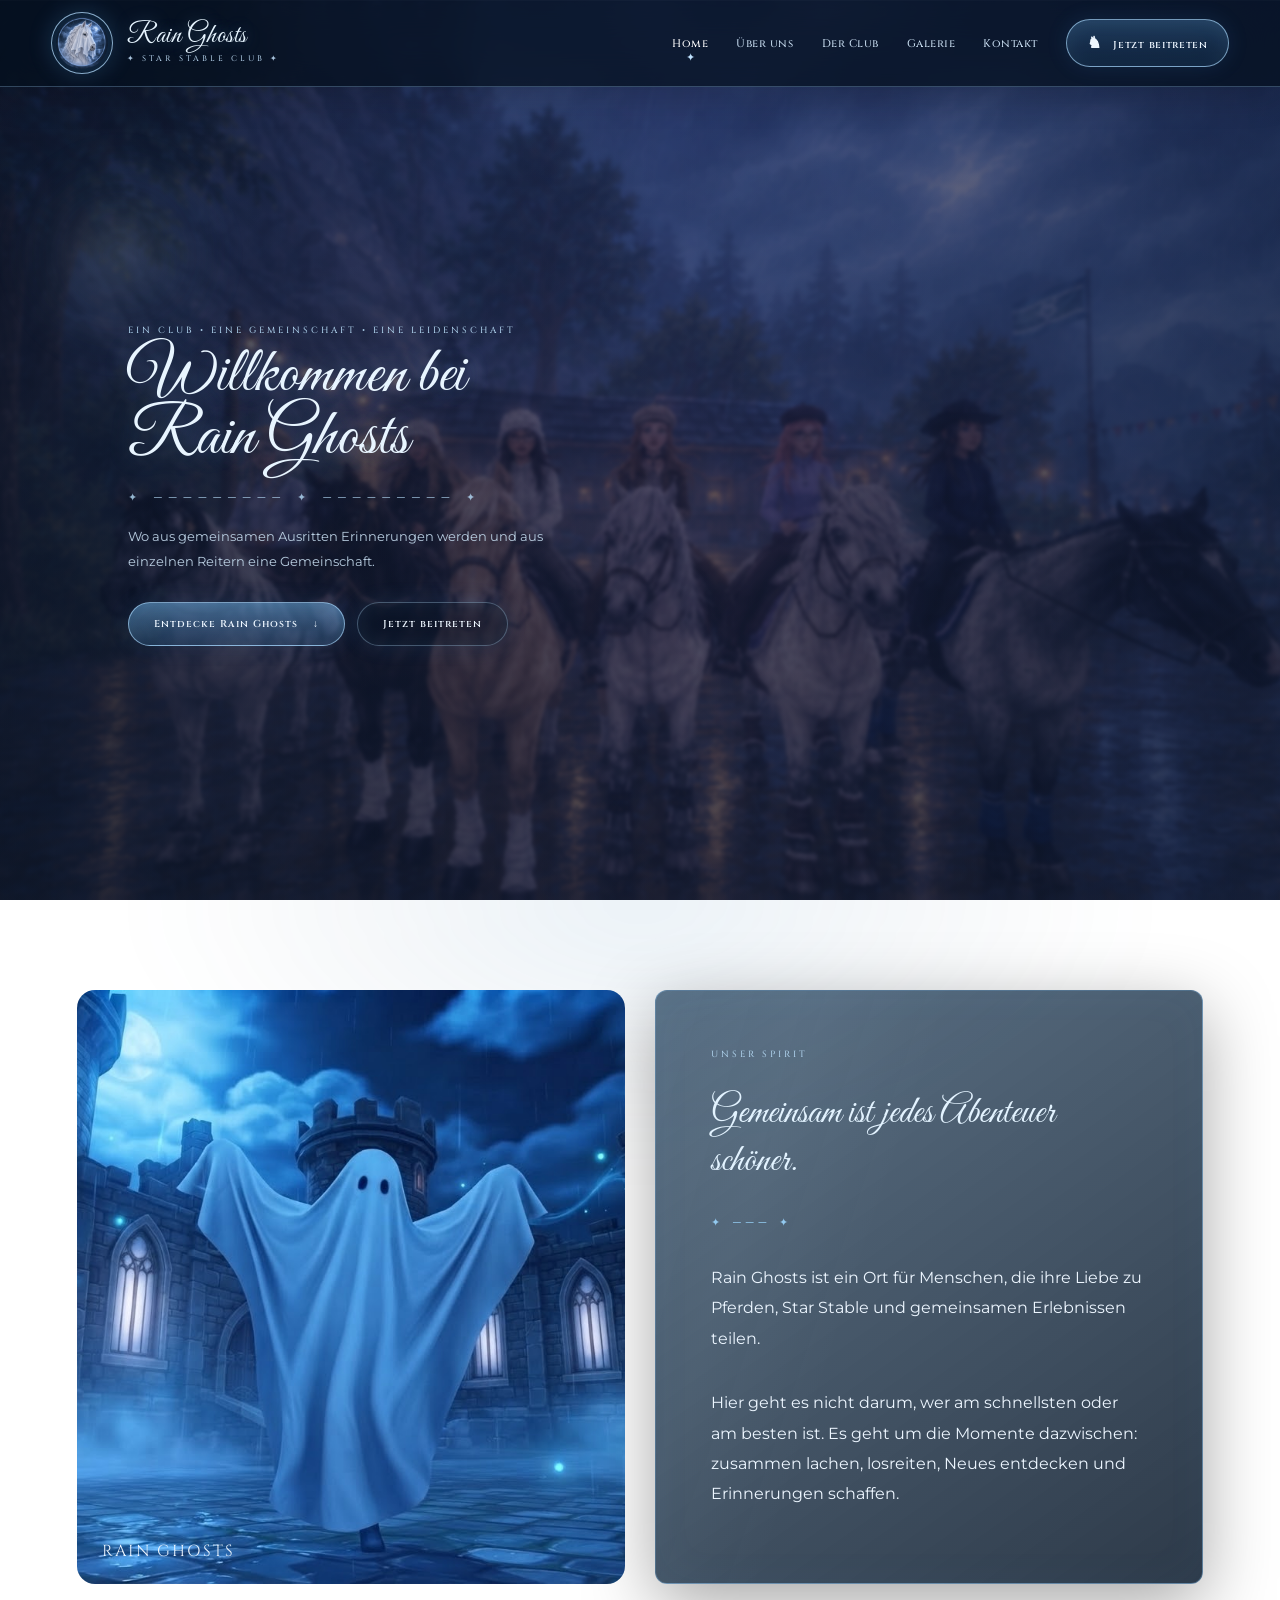
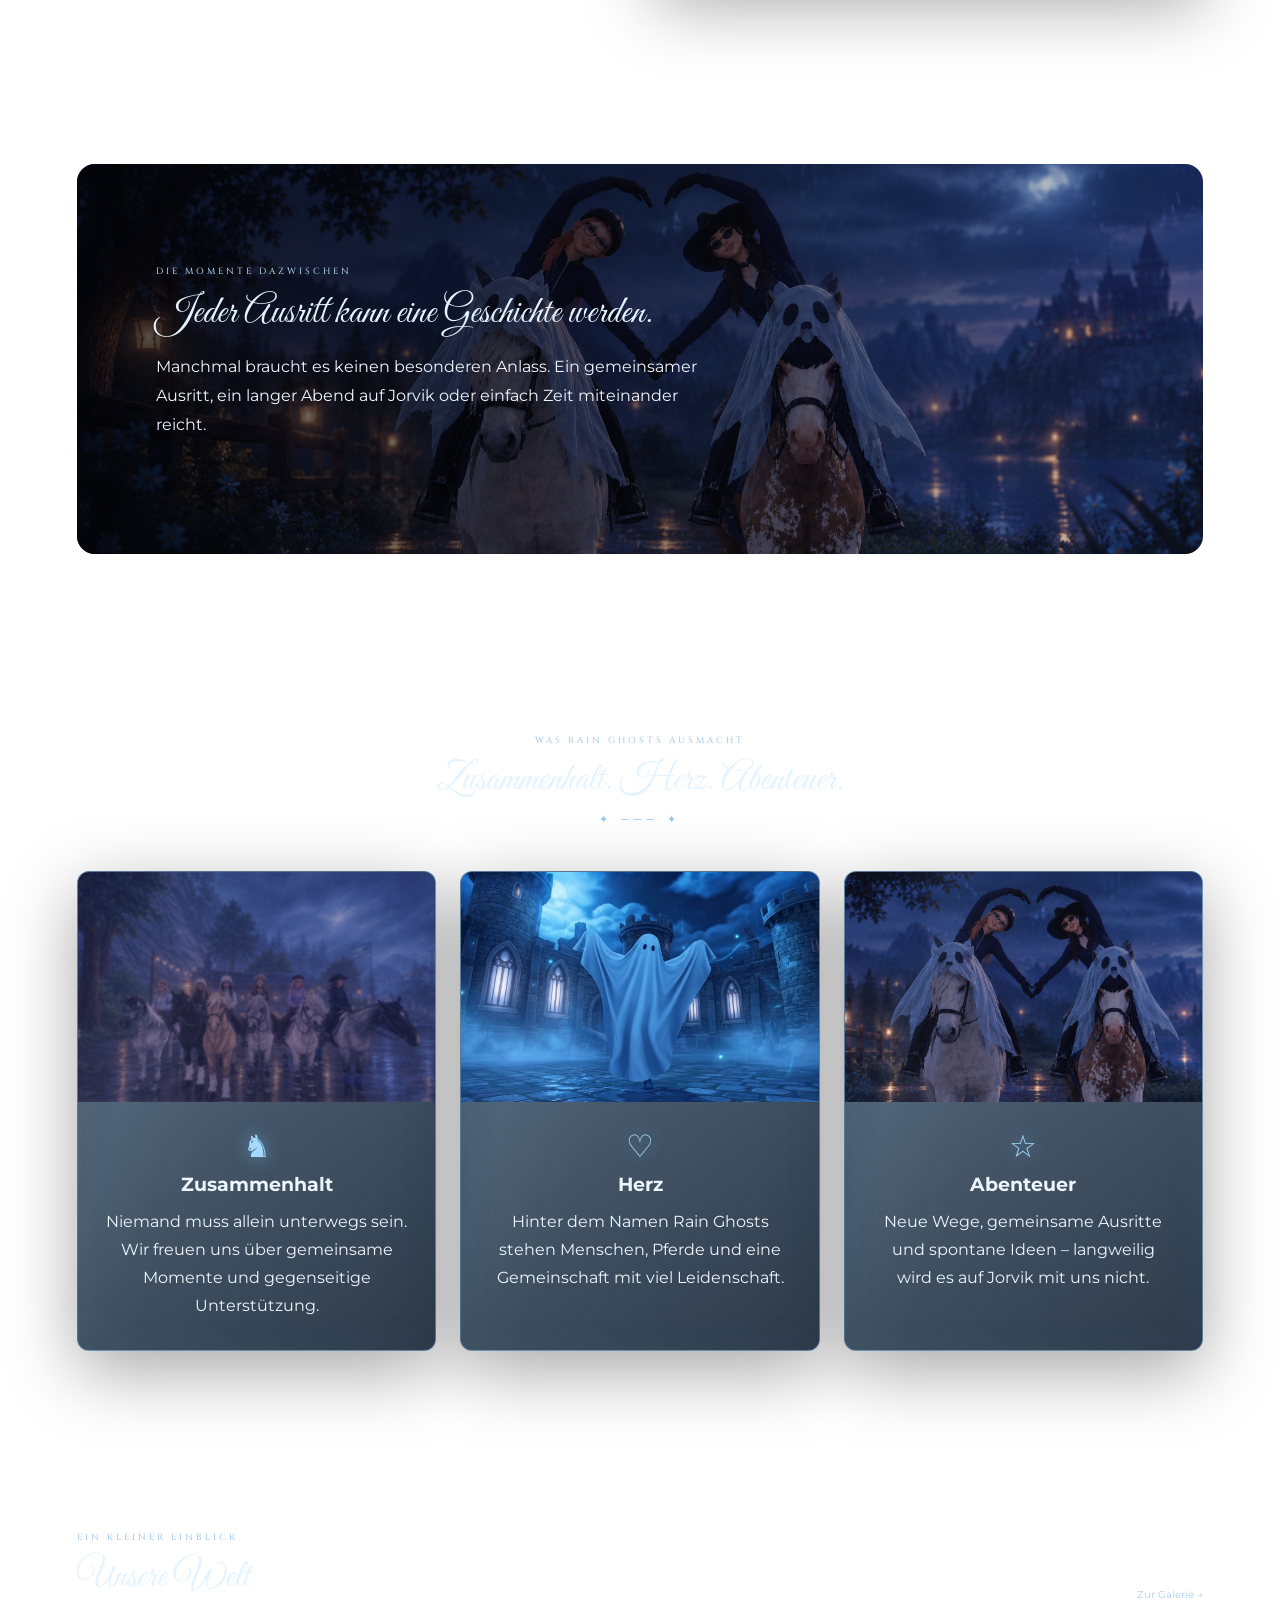
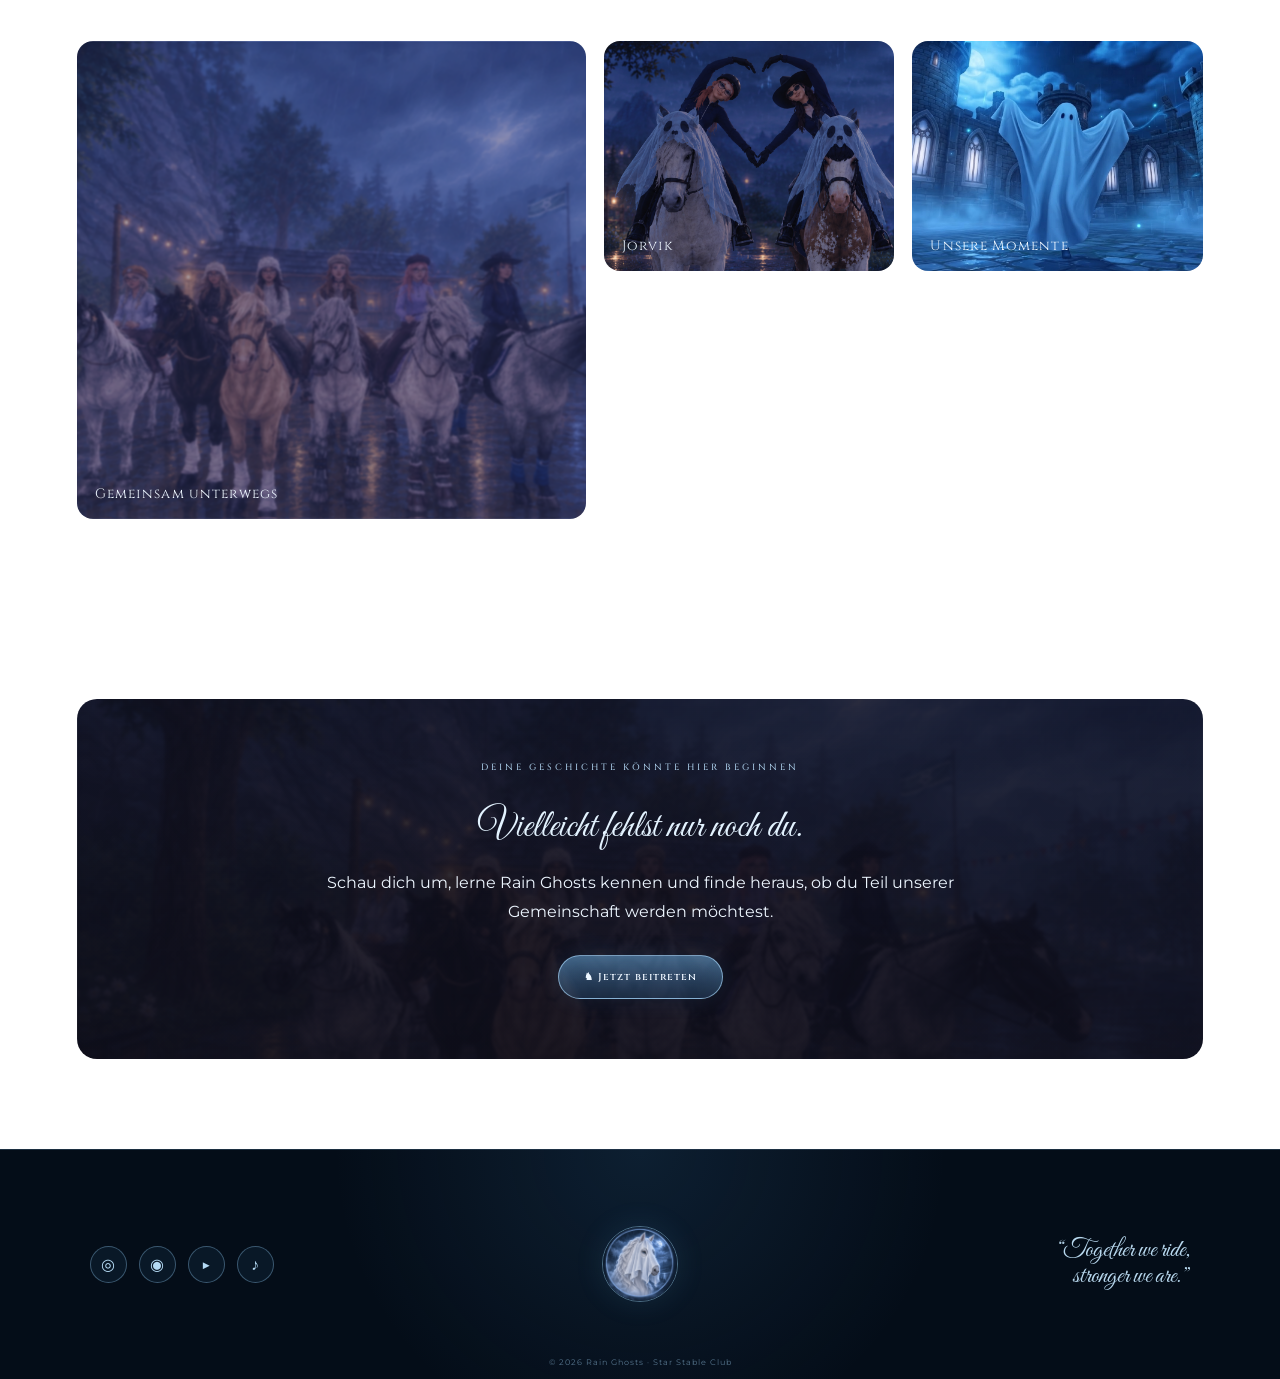
==== index.html @ 6d699b7d "Update index.html" ====
<!DOCTYPE html>
<html lang="de">
<head>
  <meta charset="UTF-8">
  <meta name="viewport" content="width=device-width, initial-scale=1.0">
  <meta name="description" content="Rain Ghosts – Star Stable Club">
  <title>Rain Ghosts | Star Stable Club</title>

  <link rel="preconnect" href="https://fonts.googleapis.com">
  <link rel="preconnect" href="https://fonts.gstatic.com" crossorigin>
  <link href="https://fonts.googleapis.com/css2?family=Cinzel:wght@400;500;600;700&family=Great+Vibes&family=Montserrat:wght@300;400;500;600&display=swap" rel="stylesheet">
  <link rel="stylesheet" href="styles.css">

  <style>
    /* Zusätzliche Startseiten-Elemente */
    .home-story,
    .home-gallery,
    .home-values,
    .home-final {
      padding: 90px 6vw;
    }

    .story-grid {
      max-width: 1200px;
      margin: auto;
      display: grid;
      grid-template-columns: 1fr 1fr;
      gap: 30px;
      align-items: stretch;
    }

    .story-image {
      min-height: 520px;
      overflow: hidden;
      border-radius: 18px;
      position: relative;
    }

    .story-image img {
      width: 100%;
      height: 100%;
      object-fit: cover;
      display: block;
    }

    .story-image span {
      position: absolute;
      left: 25px;
      bottom: 22px;
      font-family: "Cinzel", serif;
      font-size: 1rem;
      letter-spacing: .14em;
      text-transform: uppercase;
    }

    .story-card {
      padding: 55px;
      display: flex;
      flex-direction: column;
      justify-content: center;
    }

    .story-card h2 {
      margin: 8px 0 22px;
    }

    .story-card p {
      line-height: 1.9;
      margin-bottom: 18px;
    }

    .image-band {
      max-width: 1200px;
      height: 390px;
      margin: auto;
      overflow: hidden;
      border-radius: 18px;
      position: relative;
    }

    .image-band img {
      width: 100%;
      height: 100%;
      object-fit: cover;
      display: block;
    }

    .image-band::after {
      content: "";
      position: absolute;
      inset: 0;
      background: linear-gradient(90deg, rgba(0,0,0,.72), rgba(0,0,0,.12));
    }

    .image-band-content {
      position: absolute;
      z-index: 2;
      left: 7%;
      top: 50%;
      transform: translateY(-50%);
      max-width: 570px;
    }

    .image-band-content h2 {
      margin: 8px 0 15px;
    }

    .image-band-content p {
      line-height: 1.8;
    }

    .values-heading {
      max-width: 760px;
      margin: 0 auto 45px;
      text-align: center;
    }

    .values-grid {
      max-width: 1200px;
      margin: auto;
      display: grid;
      grid-template-columns: repeat(3, 1fr);
      gap: 24px;
    }

    .value-card {
      overflow: hidden;
      padding-bottom: 30px;
    }

    .value-card img {
      width: 100%;
      height: 230px;
      object-fit: cover;
      display: block;
    }

    .value-card-content {
      padding: 25px 28px 0;
      text-align: center;
    }

    .value-card h3 {
      margin: 8px 0 12px;
    }

    .value-card p {
      line-height: 1.75;
      margin: 0;
    }

    .mini-gallery {
      max-width: 1200px;
      margin: 40px auto 0;
      display: grid;
      grid-template-columns: 1.4fr .8fr .8fr;
      grid-template-rows: 230px 230px;
      gap: 18px;
    }

    .mini-gallery a {
      display: block;
      overflow: hidden;
      border-radius: 16px;
      position: relative;
    }

    .mini-gallery a:first-child {
      grid-row: 1 / 3;
    }

    .mini-gallery img {
      width: 100%;
      height: 100%;
      object-fit: cover;
      display: block;
      transition: transform .5s ease;
    }

    .mini-gallery a:hover img {
      transform: scale(1.05);
    }

    .mini-gallery span {
      position: absolute;
      left: 18px;
      bottom: 16px;
      z-index: 2;
      font-family: "Cinzel", serif;
      font-size: .85rem;
      letter-spacing: .08em;
    }

    .final-card {
      max-width: 1200px;
      min-height: 360px;
      margin: auto;
      border-radius: 20px;
      overflow: hidden;
      position: relative;
      display: flex;
      align-items: center;
      justify-content: center;
      text-align: center;
      padding: 50px;
      background:
        linear-gradient(rgba(10,10,18,.72), rgba(10,10,18,.82)),
        url("assets/clubheader.png") center/cover;
    }

    .final-card-content {
      max-width: 700px;
    }

    .final-card h2 {
      margin: 10px 0 18px;
    }

    .final-card p {
      line-height: 1.8;
      margin-bottom: 28px;
    }

    @media (max-width: 850px) {
      .story-grid,
      .values-grid {
        grid-template-columns: 1fr;
      }

      .story-image {
        min-height: 360px;
      }

      .mini-gallery {
        grid-template-columns: 1fr 1fr;
        grid-template-rows: 260px 180px 180px;
      }

      .mini-gallery a:first-child {
        grid-column: 1 / 3;
        grid-row: 1;
      }

      .image-band {
        height: 430px;
      }
    }

    @media (max-width: 560px) {
      .home-story,
      .home-gallery,
      .home-values,
      .home-final {
        padding: 65px 5vw;
      }

      .story-card {
        padding: 35px 25px;
      }

      .mini-gallery {
        display: grid;
        grid-template-columns: 1fr;
        grid-template-rows: repeat(3, 220px);
      }

      .mini-gallery a:first-child {
        grid-column: auto;
      }
    }
  </style>
</head>

<body>
  <div class="page-glow"></div>

  <header class="site-header">
    <a class="brand" href="#home" aria-label="Rain Ghosts Startseite">
      <span class="brand-logo">
        <img src="assets/logo.png" alt="Rain Ghosts Logo">
      </span>
      <span class="brand-text">
        <strong>Rain Ghosts</strong>
        <small>✦ STAR STABLE CLUB ✦</small>
      </span>
    </a>

   <nav class="nav" aria-label="Hauptnavigation">
      <a class="active" href="index.html">Home</a>
      <a href="ueber-uns.html">Über uns</a>
      <a href="club.html">Der Club</a>
      <a href="galerie.html">Galerie</a>
      <a href="kontakt.html">Kontakt</a>
    </nav>

    <a class="join-button" href="bewerbung.html">
      <span>♞</span> Jetzt beitreten
    </a>

    <button class="menu-toggle" aria-label="Menü öffnen">☰</button>
  </header>

  <main>
    <section class="hero" id="home">
      <div class="header-image" aria-hidden="true">
        <img src="assets/clubheader.png" alt="">
      </div>
      <div class="hero-overlay"></div>

      <div class="hero-content">
        <p class="eyebrow">EIN CLUB • EINE GEMEINSCHAFT • EINE LEIDENSCHAFT</p>
        <h1>Willkommen bei<br><span>Rain Ghosts</span></h1>
        <div class="ornament">✦ ───────── ✦ ───────── ✦</div>
        <p class="hero-copy">
          Wo aus gemeinsamen Ausritten Erinnerungen werden
          und aus einzelnen Reitern eine Gemeinschaft.
        </p>

        <div class="hero-actions">
          <a class="button primary" href="#story">Entdecke Rain Ghosts <span>↓</span></a>
          <a class="button ghost" href="bewerbung.html">Jetzt beitreten</a>
        </div>
      </div>

      <div class="hero-horse" aria-hidden="true">
        <div class="horse-aura"></div>
        <img src="assets/logo.png" alt="">
      </div>

      <div class="scroll-hint">SCROLL <span>↓</span></div>
    </section>

    <section class="home-story" id="story">
      <div class="story-grid">
        <div class="story-image">
          <img src="assets/ghost.JPG" alt="Rain Ghosts">
          <span>Rain Ghosts</span>
        </div>

        <article class="story-card glass-card">
          <p class="section-kicker">UNSER SPIRIT</p>
          <h2>Gemeinsam ist jedes Abenteuer schöner.</h2>
          <div class="mini-line">✦ ─── ✦</div>

          <p>
            Rain Ghosts ist ein Ort für Menschen, die ihre Liebe zu Pferden,
            Star Stable und gemeinsamen Erlebnissen teilen.
          </p>

          <p>
            Hier geht es nicht darum, wer am schnellsten oder am besten ist.
            Es geht um die Momente dazwischen: zusammen lachen, losreiten,
            Neues entdecken und Erinnerungen schaffen.
          </p>
        </article>
      </div>
    </section>

    <section class="home-gallery">
      <div class="image-band">
        <img src="assets/header.png" alt="Gemeinsamer Moment auf Jorvik">

        <div class="image-band-content">
          <p class="section-kicker">DIE MOMENTE DAZWISCHEN</p>
          <h2>Jeder Ausritt kann eine Geschichte werden.</h2>
          <p>
            Manchmal braucht es keinen besonderen Anlass.
            Ein gemeinsamer Ausritt, ein langer Abend auf Jorvik
            oder einfach Zeit miteinander reicht.
          </p>
        </div>
      </div>
    </section>

    <section class="home-values">
      <div class="values-heading">
        <p class="section-kicker">WAS RAIN GHOSTS AUSMACHT</p>
        <h2>Zusammenhalt. Herz. Abenteuer.</h2>
        <div class="mini-line">✦ ─── ✦</div>
      </div>

      <div class="values-grid">
        <article class="value-card glass-card">
          <img src="assets/clubheader.png" alt="Gemeinschaft bei Rain Ghosts">
          <div class="value-card-content">
            <span class="feature-icon">♞</span>
            <h3>Zusammenhalt</h3>
            <p>
              Niemand muss allein unterwegs sein.
              Wir freuen uns über gemeinsame Momente und gegenseitige Unterstützung.
            </p>
          </div>
        </article>

        <article class="value-card glass-card">
          <img src="assets/ghost.JPG" alt="Rain Ghosts Logo und Clubmoment">
          <div class="value-card-content">
            <span class="feature-icon">♡</span>
            <h3>Herz</h3>
            <p>
              Hinter dem Namen Rain Ghosts stehen Menschen,
              Pferde und eine Gemeinschaft mit viel Leidenschaft.
            </p>
          </div>
        </article>

        <article class="value-card glass-card">
          <img src="assets/header.png" alt="Gemeinsamer Ausritt">
          <div class="value-card-content">
            <span class="feature-icon">☆</span>
            <h3>Abenteuer</h3>
            <p>
              Neue Wege, gemeinsame Ausritte und spontane Ideen –
              langweilig wird es auf Jorvik mit uns nicht.
            </p>
          </div>
        </article>
      </div>
    </section>

    <section class="home-gallery">
      <div class="section-heading">
        <div>
          <p class="section-kicker">EIN KLEINER EINBLICK</p>
          <h2>Unsere Welt</h2>
        </div>
        <a href="galerie.html">Zur Galerie →</a>
      </div>

      <div class="mini-gallery">
        <a href="galerie.html" aria-label="Galerie Rain Ghosts">
          <img src="assets/clubheader.png" alt="Rain Ghosts">
          <span>Gemeinsam unterwegs</span>
        </a>

        <a href="galerie.html" aria-label="Galerie">
          <img src="assets/header.png" alt="Gemeinsamer Ausritt">
          <span>Jorvik</span>
        </a>

        <a href="galerie.html" aria-label="Galerie">
          <img src="assets/ghost.JPG" alt="Rain Ghosts">
          <span>Unsere Momente</span>
        </a>
      </div>
    </section>

    <section class="home-final">
      <div class="final-card">
        <div class="final-card-content">
          <p class="section-kicker">DEINE GESCHICHTE KÖNNTE HIER BEGINNEN</p>
          <h2>Vielleicht fehlst nur noch du.</h2>
          <p>
            Schau dich um, lerne Rain Ghosts kennen und finde heraus,
            ob du Teil unserer Gemeinschaft werden möchtest.
          </p>
          <a class="button primary" href="bewerbung.html">
            ♞ Jetzt beitreten
          </a>
        </div>
      </div>
    </section>
  </main>

  <footer class="footer">
    <div class="socials">
      <a href="https://www.instagram.com/rain.ghostsofficial/" aria-label="Instagram">◎</a>
      <a href="#" aria-label="Discord">◉</a>
      <a href="#" aria-label="YouTube">▶</a>
      <a href="#" aria-label="TikTok">♪</a>
    </div>

    <div class="footer-mark">
      <img src="assets/logo.png" alt="">
    </div>

    <p class="quote">“Together we ride,<br>stronger we are.”</p>
    <p class="copyright">© 2026 Rain Ghosts · Star Stable Club</p>
  </footer>

  <script>
    const toggle = document.querySelector('.menu-toggle');
    const nav = document.querySelector('.nav');

    toggle.addEventListener('click', () => {
      nav.classList.toggle('open');
    });

    document.querySelectorAll('.nav a').forEach(link => {
      link.addEventListener('click', () => nav.classList.remove('open'));
    });
  </script>
</body>
</html>
---- styles.css ----
/* =========================================================
   RAIN GHOSTS — STAR STABLE CLUB
   Frosted moonlight / dark blue fantasy theme
   ========================================================= */

:root {
  --bg: #06111f;
  --bg-2: #091b31;
  --panel: rgba(10, 31, 56, .72);
  --panel-strong: rgba(8, 27, 49, .92);
  --line: rgba(158, 207, 255, .58);
  --line-soft: rgba(158, 207, 255, .22);
  --text: #edf6ff;
  --muted: #a8c3dc;
  --ice: #bfe2ff;
  --ice-bright: #e7f5ff;
  --accent: #78b9f4;
  --script: "Great Vibes", cursive;
  --serif: "Cinzel", Georgia, serif;
  --sans: "Montserrat", Arial, sans-serif;
  --shadow: 0 20px 70px rgba(0, 0, 0, .35);
}

* { box-sizing: border-box; }

html {
  scroll-behavior: smooth;
}

body {
  margin: 0;
  color: var(--text);
  background:
    radial-gradient(circle at 50% 0%, rgba(72, 137, 202, .18), transparent 35%),
    radial-gradient(circle at 15% 50%, rgba(60, 122, 187, .09), transparent 28%),
    var(--bg);
  font-family: var(--sans);
  overflow-x: hidden;
}



a {
  color: inherit;
  text-decoration: none;
}

img {
  max-width: 100%;
  display: block;
}

.site-header {
  position: fixed;
  z-index: 50;
  top: 0;
  left: 0;
  width: 100%;
  min-height: 86px;
  padding: 12px clamp(20px, 4vw, 64px);
  display: flex;
  align-items: center;
  gap: 28px;
  border-bottom: 1px solid rgba(166, 213, 255, .28);
  background: rgba(4, 15, 28, .72);
  backdrop-filter: blur(18px);
  box-shadow: 0 8px 35px rgba(0,0,0,.18);
}

.brand {
  display: flex;
  align-items: center;
  gap: 14px;
  min-width: max-content;
}

.brand-logo {
  width: 62px;
  height: 62px;
  padding: 4px;
  border: 1px solid rgba(180, 222, 255, .75);
  border-radius: 50%;
  background: radial-gradient(circle, rgba(91,158,220,.35), rgba(4,20,38,.8));
  box-shadow: 0 0 24px rgba(101, 180, 255, .2);
  overflow: hidden;
}

.brand-logo img {
  width: 100%;
  height: 100%;
  object-fit: cover;
  border-radius: 50%;
}

.brand-text strong {
  display: block;
  font: 400 27px/1 var(--script);
  color: var(--ice-bright);
  letter-spacing: .5px;
  text-shadow: 0 0 16px rgba(153, 210, 255, .35);
}

.brand-text small {
  display: block;
  margin-top: 5px;
  font: 500 8px/1 var(--serif);
  letter-spacing: 3px;
  color: var(--muted);
}

.nav {
  margin-left: auto;
  display: flex;
  align-items: center;
  gap: clamp(14px, 2.2vw, 34px);
}

.nav a {
  position: relative;
  font: 500 11px var(--serif);
  letter-spacing: .5px;
  color: #c8ddf0;
  transition: color .25s ease;
}

.nav a::after {
  content: "✦";
  position: absolute;
  left: 50%;
  bottom: -14px;
  transform: translateX(-50%) scale(0);
  color: var(--ice);
  transition: transform .25s ease;
}

.nav a:hover,
.nav a.active {
  color: #fff;
}

.nav a:hover::after,
.nav a.active::after {
  transform: translateX(-50%) scale(1);
}

.join-button,
.button {
  border: 1px solid rgba(172, 220, 255, .65);
  border-radius: 999px;
  background: linear-gradient(180deg, rgba(91, 162, 224, .28), rgba(36, 92, 145, .15));
  box-shadow: inset 0 0 20px rgba(150, 213, 255, .08), 0 0 22px rgba(82, 160, 227, .12);
  transition: .25s ease;
}

.join-button {
  padding: 12px 20px;
  font: 600 10px var(--serif);
  letter-spacing: .7px;
  white-space: nowrap;
}

.join-button:hover,
.button:hover {
  transform: translateY(-2px);
  box-shadow: 0 0 30px rgba(101, 184, 255, .22);
}

.join-button span {
  margin-right: 8px;
  font-size: 16px;
}

.menu-toggle {
  display: none;
  margin-left: auto;
  border: 1px solid var(--line-soft);
  background: transparent;
  color: var(--text);
  border-radius: 8px;
  font-size: 23px;
  padding: 6px 10px;
}

/* Hero */
.hero {
  position: relative;
  min-height: 760px;
  height: min(100vh, 900px);
  display: flex;
  align-items: center;
  overflow: hidden;
  isolation: isolate;
  background:
    radial-gradient(circle at 76% 30%, rgba(158, 205, 255, .25), transparent 12%),
    radial-gradient(circle at 80% 58%, rgba(40, 105, 170, .25), transparent 27%),
    linear-gradient(90deg, rgba(4, 14, 28, .98) 0%, rgba(5, 20, 38, .73) 42%, rgba(5, 19, 35, .15) 100%),
    linear-gradient(180deg, #0b2947 0%, #08192e 50%, #06101e 100%);
}

.hero::before {
  content: "";
  position: absolute;
  inset: 0;
  z-index: -3;
  background:
    linear-gradient(90deg, transparent, rgba(129, 194, 245, .05)),
    repeating-linear-gradient(105deg, transparent 0 70px, rgba(180,220,255,.07) 71px 72px);
}

.hero::after {
  content: "";
  position: absolute;
  z-index: -4;
  inset: 0;
  background:
    radial-gradient(circle at 78% 24%, rgba(225,243,255,.7) 0 2px, transparent 3px),
    radial-gradient(circle at 86% 18%, rgba(225,243,255,.5) 0 1px, transparent 2px),
    radial-gradient(circle at 62% 32%, rgba(225,243,255,.4) 0 1px, transparent 2px);
  background-size: 220px 170px, 180px 150px, 130px 130px;
}

.hero-overlay {
  position: absolute;
  inset: 0;
  z-index: -2;
  background:
    radial-gradient(circle at 79% 27%, rgba(203,233,255,.62) 0 55px, rgba(130,190,236,.12) 90px, transparent 150px),
    linear-gradient(to bottom, transparent 65%, rgba(3,10,20,.55));
}

.hero-content {
  position: relative;
  z-index: 4;
  width: min(620px, 54%);
  margin-left: clamp(30px, 10vw, 150px);
  padding-top: 70px;
}

.eyebrow,
.section-kicker {
  margin: 0 0 10px;
  color: #a9cbe6;
  font: 500 9px var(--serif);
  letter-spacing: 3px;
}

.hero h1 {
  margin: 0;
  font: 400 clamp(45px, 5vw, 82px)/.95 var(--script);
  color: #e8f5ff;
  text-shadow: 0 0 25px rgba(129, 191, 239, .28);
}

.hero h1 span {
  font-size: 1.04em;
}

.ornament {
  margin: 20px 0;
  color: #b4dbf7;
  letter-spacing: 7px;
  font-size: 11px;
  opacity: .8;
}

.hero-copy {
  max-width: 480px;
  color: #b8cde0;
  font-size: 13px;
  line-height: 1.9;
}

.hero-actions {
  display: flex;
  flex-wrap: wrap;
  gap: 12px;
  margin-top: 28px;
}

.button {
  display: inline-flex;
  align-items: center;
  justify-content: center;
  gap: 15px;
  padding: 14px 25px;
  font: 600 10px var(--serif);
  letter-spacing: 1px;
}

.button.primary {
  background: linear-gradient(180deg, rgba(111, 181, 237, .5), rgba(49, 106, 161, .25));
}

.button.ghost {
  background: rgba(4, 20, 37, .28);
  border-color: rgba(170, 211, 239, .35);
}

.hero-horse {
  position: absolute;
  z-index: 2;
  width: min(55vw, 740px);
  height: min(55vw, 740px);
  right: clamp(-80px, 3vw, 45px);
  top: 50%;
  transform: translateY(-43%);
  display: grid;
  place-items: center;
}

.hero-horse::before {
  content: "";
  position: absolute;
  inset: 9%;
  border-radius: 50%;
  border: 1px solid rgba(187, 224, 250, .48);
  box-shadow:
    0 0 0 8px rgba(159, 209, 246, .04),
    0 0 60px rgba(105, 179, 239, .15);
}

.hero-horse::after {
  content: "";
  position: absolute;
  inset: 0;
  border-radius: 50%;
  background: radial-gradient(circle, rgba(117, 180, 231, .12), transparent 60%);
  z-index: -1;
}

.hero-horse img {
  width: 72%;
  height: 72%;
  object-fit: cover;
  border-radius: 50%;
  opacity: .95;
  filter: saturate(.55) brightness(1.12) contrast(.94);
  mix-blend-mode: screen;
  mask-image: radial-gradient(circle, black 54%, transparent 72%);
}

.horse-aura {
  position: absolute;
  width: 42%;
  height: 42%;
  border-radius: 50%;
  background: #b6ddfa;
  filter: blur(90px);
  opacity: .12;
}

.scroll-hint {
  position: absolute;
  left: 50%;
  bottom: 22px;
  transform: translateX(-50%);
  font: 500 8px var(--serif);
  letter-spacing: 4px;
  color: #9abbd4;
}

.scroll-hint span {
  display: block;
  text-align: center;
  margin-top: 5px;
  font-size: 14px;
}

/* Feature strip */
.feature-strip {
  position: relative;
  z-index: 10;
  min-height: 155px;
  display: flex;
  align-items: center;
  justify-content: center;
  gap: clamp(18px, 3vw, 55px);
  padding: 30px 5vw;
  background:
    linear-gradient(180deg, rgba(16, 48, 78, .88), rgba(5, 21, 39, .96));
  border-top: 1px solid rgba(173, 218, 252, .28);
  border-bottom: 1px solid rgba(173, 218, 252, .22);
  box-shadow: 0 -15px 50px rgba(0,0,0,.18);
}

.feature {
  min-width: 130px;
  text-align: center;
}

.feature-icon {
  display: block;
  height: 38px;
  color: #a6d9ff;
  font-size: 31px;
  text-shadow: 0 0 16px rgba(108, 191, 255, .55);
}

.feature h3 {
  margin: 8px 0 4px;
  font: 500 15px var(--serif);
}

.feature small {
  color: #87a9c3;
  font: 500 7px var(--serif);
  letter-spacing: 1.6px;
}

.feature-strip > i {
  width: 1px;
  height: 62px;
  background: linear-gradient(transparent, rgba(161,207,240,.38), transparent);
}

/* Main content */
.content-wrap,
.gallery-section,
.cta-section {
  width: min(1240px, calc(100% - 60px));
  margin: 45px auto 0;
}

.content-wrap {
  display: grid;
  grid-template-columns: 1.45fr 1fr;
  gap: 22px;
}

.glass-card {
  border: 1px solid rgba(139, 201, 247, .38);
  background:
    linear-gradient(145deg, rgba(17, 49, 79, .68), rgba(5, 20, 38, .84));
  box-shadow: var(--shadow), inset 0 0 45px rgba(94, 167, 220, .045);
  border-radius: 12px;
  overflow: hidden;
}

.about-card {
  min-height: 420px;
  display: grid;
  grid-template-columns: 1fr 1fr;
}

.about-copy {
  padding: clamp(28px, 4vw, 54px);
}

h2 {
  margin: 0;
  font: 400 clamp(30px, 3vw, 46px) var(--script);
  color: #e3f3ff;
}

.about-copy > p:not(.section-kicker):not(.script-line),
.news-item p {
  color: #a9bfd2;
  font-size: 12px;
  line-height: 1.8;
}

.mini-line {
  margin: 8px 0 18px;
  color: #91c8ef;
  font-size: 11px;
  letter-spacing: 5px;
}

.script-line {
  margin-top: 28px;
  color: #d5edff;
  font: 400 26px var(--script);
}

.about-art {
  position: relative;
  min-height: 350px;
  overflow: hidden;
  background:
    radial-gradient(circle at 65% 28%, rgba(225,244,255,.75) 0 36px, rgba(150,205,244,.13) 90px, transparent 140px),
    linear-gradient(145deg, #122f4b, #071524);
}

.about-art::before {
  content: "";
  position: absolute;
  inset: 0;
  opacity: .5;
  background:
    linear-gradient(160deg, transparent 40%, #081421 40% 48%, transparent 48%),
    linear-gradient(200deg, transparent 44%, #102942 44% 54%, transparent 54%);
}

.moon {
  position: absolute;
  top: 12%;
  right: 14%;
  width: 75px;
  aspect-ratio: 1;
  border-radius: 50%;
  background: #d9efff;
  box-shadow: 0 0 55px rgba(190,226,250,.35);
}

.rider {
  position: absolute;
  left: 25%;
  bottom: 17%;
  font-size: 100px;
  color: #030a12;
  filter: drop-shadow(0 5px 3px rgba(0,0,0,.4));
}

.news-panel {
  padding: 27px;
}

.panel-heading,
.section-heading {
  display: flex;
  align-items: end;
  justify-content: space-between;
  gap: 20px;
  margin-bottom: 18px;
}

.panel-heading > a,
.section-heading > a {
  color: #a8cce8;
  font-size: 10px;
}

.news-item {
  display: grid;
  grid-template-columns: 70px 1fr 18px;
  gap: 12px;
  align-items: center;
  padding: 13px 0;
  border-top: 1px solid rgba(157, 207, 241, .16);
}

.news-thumb {
  height: 64px;
  border-radius: 8px;
  display: grid;
  place-items: center;
  font-size: 30px;
  color: #dff4ff;
  border: 1px solid rgba(174, 218, 249, .35);
  background: linear-gradient(145deg, #1d4b70, #081a2d);
}

.thumb-one { background: radial-gradient(circle at 50% 25%, #d7efff 0 4%, transparent 5%), linear-gradient(145deg,#1b4668,#071523); }
.thumb-two { background: radial-gradient(circle at 55% 45%, rgba(213,239,255,.35), transparent 32%), linear-gradient(145deg,#173f60,#071625); }
.thumb-three { background: linear-gradient(145deg,#315a78,#091a2c); }

.news-item span {
  color: #7fa6c2;
  font: 500 7px var(--serif);
  letter-spacing: 1px;
}

.news-item h3 {
  margin: 5px 0 3px;
  font: 500 12px var(--serif);
}

.news-item p {
  margin: 0;
  font-size: 9px;
  line-height: 1.45;
}

.news-item b {
  color: #a6d6f6;
}

/* Gallery */
.gallery-section {
  padding: 5px 0 0;
}

.gallery-grid {
  display: grid;
  grid-template-columns: 1.25fr .9fr .9fr;
  grid-template-rows: 170px 170px;
  gap: 13px;
}

.gallery-tile {
  position: relative;
  overflow: hidden;
  border: 1px solid rgba(139, 201, 247, .32);
  border-radius: 10px;
  background: #102c47;
}

.gallery-tile::after {
  content: "";
  position: absolute;
  inset: 0;
  background: linear-gradient(0deg, rgba(2,9,17,.75), transparent 55%);
}

.gallery-tile img {
  width: 100%;
  height: 100%;
  object-fit: cover;
  filter: saturate(.5) brightness(.85);
}

.gallery-tile span {
  position: absolute;
  z-index: 2;
  left: 17px;
  bottom: 14px;
  font: 400 19px var(--script);
  color: #e4f5ff;
}

.gallery-tile.large {
  grid-row: span 2;
}

.scene {
  background-size: cover;
  background-position: center;
}

.scene-1 {
  background:
    radial-gradient(circle at 70% 30%, #c7e7ff 0 3%, transparent 4%),
    linear-gradient(150deg, #274c6b, #0b2138 55%, #05101e);
}
.scene-2 {
  background:
    radial-gradient(circle at 50% 35%, rgba(219,242,255,.5), transparent 20%),
    linear-gradient(150deg, #476d86, #112d46 50%, #071522);
}
.scene-3 {
  background:
    radial-gradient(circle at 70% 30%, rgba(226,244,255,.65), transparent 15%),
    linear-gradient(150deg, #1d4567, #071827 65%);
}

/* CTA */
.cta-section {
  margin-bottom: 50px;
}

.cta-inner {
  padding: 25px 35px;
  display: flex;
  align-items: center;
  gap: 28px;
}

.cta-logo {
  width: 90px;
  height: 90px;
  border-radius: 50%;
  object-fit: cover;
  border: 1px solid rgba(172, 219, 249, .55);
}

.cta-inner > div {
  flex: 1;
}

.cta-inner h2 {
  font-size: 34px;
}

.cta-inner p:not(.section-kicker) {
  margin: 5px 0 0;
  color: #99b6cd;
  font-size: 11px;
}

/* Footer */
.footer {
  position: relative;
  min-height: 230px;
  padding: 40px 7vw;
  display: grid;
  grid-template-columns: 1fr auto 1fr;
  align-items: center;
  gap: 30px;
  border-top: 1px solid rgba(139, 201, 247, .18);
  background:
    radial-gradient(circle at 50% 0%, rgba(55, 112, 163, .18), transparent 45%),
    #040d18;
}

.socials {
  display: flex;
  gap: 12px;
}

.socials a {
  width: 37px;
  height: 37px;
  display: grid;
  place-items: center;
  border: 1px solid rgba(148, 205, 245, .35);
  border-radius: 50%;
  color: #b4daf4;
  background: rgba(55, 105, 147, .12);
}

.footer-mark {
  width: 76px;
  height: 76px;
  border-radius: 50%;
  overflow: hidden;
  border: 1px solid rgba(160, 215, 249, .45);
  box-shadow: 0 0 30px rgba(98, 173, 231, .12);
}

.footer-mark img {
  width: 100%;
  height: 100%;
  object-fit: cover;
}

.quote {
  justify-self: end;
  text-align: right;
  color: #b8d8ee;
  font: 400 25px/1.05 var(--script);
}

.copyright {
  position: absolute;
  bottom: 12px;
  left: 50%;
  transform: translateX(-50%);
  margin: 0;
  color: #56758d;
  font-size: 8px;
  letter-spacing: 1px;
}

/* Responsive */
@media (max-width: 1050px) {
  .nav { gap: 15px; }
  .nav a { font-size: 10px; }
  .join-button { display: none; }
  .hero-content { margin-left: 7vw; }
  .hero-horse { right: -70px; opacity: .7; }
}

@media (max-width: 800px) {
  .site-header {
    min-height: 76px;
  }

  .brand-logo { width: 50px; height: 50px; }
  .brand-text strong { font-size: 23px; }
  .brand-text small { font-size: 6px; letter-spacing: 2px; }

  .menu-toggle { display: block; }

  .nav {
    position: absolute;
    top: 76px;
    left: 0;
    width: 100%;
    padding: 18px 25px 25px;
    flex-direction: column;
    align-items: flex-start;
    gap: 18px;
    background: rgba(4, 15, 28, .96);
    border-bottom: 1px solid var(--line-soft);
    transform: translateY(-130%);
    transition: transform .3s ease;
  }

  .nav.open { transform: translateY(0); }
  .nav a::after { display: none; }

  .hero {
    min-height: 760px;
    height: auto;
  }

  .hero-content {
    width: 88%;
    margin: 0 auto;
    padding-top: 130px;
    padding-bottom: 110px;
  }

  .hero h1 { font-size: clamp(48px, 12vw, 75px); }
  .hero-horse {
    width: 620px;
    height: 620px;
    top: 57%;
    right: -230px;
    opacity: .38;
  }

  .feature-strip {
    overflow-x: auto;
    justify-content: flex-start;
    padding: 24px;
  }

  .feature-strip > i { display: none; }

  .content-wrap {
    grid-template-columns: 1fr;
  }

  .about-card {
    grid-template-columns: 1fr;
  }

  .about-art { min-height: 270px; }

  .gallery-grid {
    grid-template-columns: 1fr 1fr;
    grid-template-rows: 220px 160px 160px;
  }

  .gallery-tile.large {
    grid-column: span 2;
    grid-row: auto;
  }

  .cta-inner {
    flex-wrap: wrap;
  }

  .footer {
    grid-template-columns: 1fr;
    justify-items: center;
    text-align: center;
  }

  .socials { justify-content: center; }
  .quote { justify-self: center; text-align: center; }
}

@media (max-width: 520px) {
  .content-wrap,
  .gallery-section,
  .cta-section {
    width: min(100% - 28px, 1240px);
  }

  .hero-copy { font-size: 12px; }
  .feature { min-width: 112px; }

  .gallery-grid {
    display: flex;
    flex-direction: column;
  }

  .gallery-tile,
  .gallery-tile.large {
    height: 190px;
  }

  .news-panel { padding: 20px; }
  .news-item { grid-template-columns: 55px 1fr 10px; }
  .news-thumb { height: 55px; }

  .cta-inner {
    padding: 25px;
  }

  .cta-logo {
    width: 65px;
    height: 65px;
  }

  .copyright {
    position: static;
    transform: none;
    margin-top: 8px;
  }
}


/* ===== SUBPAGE STYLES ===== */
.subpage-hero {
  position: relative;
  min-height: 390px;
  padding: 150px 30px 70px;
  display: flex;
  align-items: center;
  justify-content: center;
  text-align: center;
  overflow: hidden;
  background:
    radial-gradient(circle at 50% 35%, rgba(155, 211, 255, .2), transparent 23%),
    linear-gradient(180deg, #0c2946, #061525);
  border-bottom: 1px solid rgba(160, 211, 247, .22);
}
.subpage-hero::before {
  content: "✦";
  position: absolute;
  inset: 20% 0 auto;
  font-size: 180px;
  color: rgba(180, 225, 255, .04);
}
.subpage-hero h1 {
  margin: 8px 0 12px;
  font: 400 clamp(48px, 7vw, 78px) var(--script);
  text-shadow: 0 0 28px rgba(131, 195, 241, .28);
}
.subpage-hero p:last-child {
  max-width: 650px;
  margin: 0 auto;
  color: #abc5da;
  font-size: 13px;
  line-height: 1.8;
}

.page-container {
  width: min(1120px, calc(100% - 40px));
  margin: 50px auto 70px;
}

.two-column {
  display: grid;
  grid-template-columns: 1.2fr .8fr;
  gap: 24px;
}

.page-card {
  padding: 34px;
  border: 1px solid rgba(139, 201, 247, .34);
  border-radius: 12px;
  background: linear-gradient(145deg, rgba(17,49,79,.66), rgba(5,20,38,.88));
  box-shadow: var(--shadow);
}

.page-card h2 {
  margin-bottom: 12px;
}
.page-card h3 {
  margin: 25px 0 8px;
  font: 500 15px var(--serif);
  color: #dcefff;
}
.page-card p, .page-card li {
  color: #a9bfd2;
  font-size: 12px;
  line-height: 1.9;
}
.page-card ul {
  padding-left: 20px;
}
.info-list {
  display: grid;
  gap: 10px;
  margin-top: 20px;
}
.info-list div {
  padding: 13px 15px;
  border: 1px solid rgba(150,204,241,.14);
  border-radius: 8px;
  background: rgba(70,130,180,.06);
}
.info-list strong {
  display: block;
  color: #d9efff;
  font: 500 10px var(--serif);
  letter-spacing: 1px;
  margin-bottom: 3px;
}
.info-list span {
  color: #91aec5;
  font-size: 11px;
}

.team-grid, .event-grid, .news-grid {
  display: grid;
  grid-template-columns: repeat(3, 1fr);
  gap: 18px;
}
.member-card, .event-card, .article-card {
  padding: 22px;
  border: 1px solid rgba(139,201,247,.3);
  border-radius: 11px;
  background: rgba(8,27,49,.72);
}
.member-avatar {
  width: 80px;
  height: 80px;
  margin-bottom: 14px;
  border-radius: 50%;
  border: 1px solid rgba(171,220,251,.5);
  overflow: hidden;
  background: radial-gradient(circle, #507d9f, #0b2138);
}
.member-avatar img {
  width: 100%;
  height: 100%;
  object-fit: cover;
}
.member-card h3, .event-card h3, .article-card h3 {
  margin: 0 0 5px;
  font: 500 16px var(--serif);
  color: #e5f4ff;
}
.role, .date {
  color: #83b4d8;
  font: 500 8px var(--serif);
  letter-spacing: 1.5px;
}
.member-card p, .event-card p, .article-card p {
  color: #9db7cb;
  font-size: 11px;
  line-height: 1.7;
}
.event-card {
  min-height: 190px;
}
.event-date {
  width: 54px;
  height: 54px;
  margin-bottom: 16px;
  display: grid;
  place-items: center;
  border: 1px solid rgba(166,215,248,.35);
  border-radius: 9px;
  background: rgba(70,135,185,.1);
  color: #dff3ff;
  font: 500 9px var(--serif);
  text-align: center;
}
.article-card {
  min-height: 220px;
}
.article-card .article-icon {
  font-size: 30px;
  color: #a8d7f7;
  margin-bottom: 14px;
}

.gallery-full {
  display: grid;
  grid-template-columns: repeat(3, 1fr);
  gap: 15px;
}
.gallery-full .gallery-tile {
  height: 220px;
}

.application {
  max-width: 900px;
  margin: 0 auto 80px;
}
.application .intro {
  text-align: center;
  margin-bottom: 30px;
}
.application-form {
  display: grid;
  gap: 18px;
}
.form-row {
  display: grid;
  grid-template-columns: 1fr 1fr;
  gap: 16px;
}
.field {
  display: grid;
  gap: 7px;
}
.field label {
  color: #cfe8fa;
  font: 500 9px var(--serif);
  letter-spacing: 1px;
}
.field input,
.field textarea,
.field select {
  width: 100%;
  border: 1px solid rgba(143, 201, 241, .3);
  border-radius: 8px;
  padding: 13px 14px;
  outline: none;
  color: #e8f6ff;
  background: rgba(2,14,27,.62);
  font: 400 11px var(--sans);
  transition: .2s;
}
.field textarea {
  min-height: 125px;
  resize: vertical;
}
.field input:focus,
.field textarea:focus,
.field select:focus {
  border-color: rgba(148,211,255,.75);
  box-shadow: 0 0 18px rgba(80,165,226,.12);
}
.check-row {
  display: flex;
  align-items: flex-start;
  gap: 10px;
  color: #91aec5;
  font-size: 10px;
  line-height: 1.6;
}
.check-row input {
  margin-top: 3px;
  accent-color: #72b8f2;
}
.form-message {
  display: none;
  padding: 15px;
  border: 1px solid rgba(127,207,255,.35);
  border-radius: 8px;
  color: #cfeeff;
  background: rgba(56,135,190,.1);
  font-size: 11px;
  text-align: center;
}
.form-message.show { display: block; }

.faq {
  display: grid;
  gap: 10px;
}
.faq details {
  padding: 16px 18px;
  border: 1px solid rgba(139,201,247,.22);
  border-radius: 9px;
  background: rgba(7,24,43,.68);
}
.faq summary {
  cursor: pointer;
  color: #dff2ff;
  font: 500 12px var(--serif);
}
.faq p {
  margin: 12px 0 0;
}

.subnav {
  display: flex;
  flex-wrap: wrap;
  justify-content: center;
  gap: 9px;
  margin: 30px auto 0;
}
.subnav a {
  padding: 9px 14px;
  border: 1px solid rgba(145,205,245,.22);
  border-radius: 999px;
  color: #a8c7dc;
  font-size: 9px;
  background: rgba(35,88,130,.08);
}
.subnav a:hover {
  border-color: rgba(145,205,245,.5);
  color: white;
}

@media (max-width: 800px) {
  .two-column, .team-grid, .event-grid, .news-grid {
    grid-template-columns: 1fr;
  }
  .gallery-full {
    grid-template-columns: 1fr 1fr;
  }
  .form-row {
    grid-template-columns: 1fr;
  }
}
@media (max-width: 520px) {
  .page-container { width: min(100% - 28px, 1120px); }
  .page-card { padding: 23px; }
  .gallery-full { grid-template-columns: 1fr; }
}

/* =========================================================
   RAIN GHOSTS — neuer Header
   Nur das Hero/Header-Bild wurde ersetzt.
   ========================================================= */
.hero {
  background:
    linear-gradient(90deg, rgba(4, 14, 28, .60) 0%, rgba(5, 20, 38, .28) 48%, rgba(5, 19, 35, .10) 100%),
    linear-gradient(180deg, rgba(3, 10, 24, .08) 0%, rgba(3, 10, 24, .18) 62%, rgba(3, 10, 24, .72) 100%),
    url('assets/logo.png') center center / cover no-repeat;
}

/* Das alte dekorative Logo im Hero wird nicht zusätzlich über das neue Headerbild gelegt. */
.hero-horse {
  display: none;
}

/* =========================================================
   RAIN GHOSTS — DUNKELBLAUER HINTERGRUND
   Statische Atmosphäre mit weichen Lichteffekten
   Keine Animationen / kein bewegter Regen
   ========================================================= */

body {
  position: relative;
  isolation: isolate;
  background:
    radial-gradient(ellipse at 76% 18%, rgba(122, 190, 238, .16) 0%, rgba(68, 126, 176, .07) 18%, transparent 42%),
    radial-gradient(ellipse at 18% 62%, rgba(48, 105, 155, .13) 0%, transparent 38%),
    radial-gradient(ellipse at 52% 100%, rgba(33, 78, 120, .12) 0%, transparent 45%),
    linear-gradient(180deg, #020914 0%, #061426 42%, #071a2e 72%, #020914 100%);
  background-attachment: fixed;
}

/* Statischer weicher Lichtschein hinter dem Seiteninhalt */
body::before {
  content: "";
  position: fixed;
  inset: 0;
  z-index: -2;
  pointer-events: none;
  background:
    radial-gradient(ellipse at 72% 20%, rgba(194, 231, 255, .13) 0%, rgba(108, 174, 220, .055) 22%, transparent 48%),
    radial-gradient(ellipse at 25% 68%, rgba(65, 130, 183, .09) 0%, transparent 38%);
}

/* Sehr feiner Lichtschimmer am unteren Seitenbereich */
body::after {
  content: "";
  position: fixed;
  left: 50%;
  bottom: -260px;
  width: min(1000px, 100vw);
  height: 520px;
  transform: translateX(-50%);
  z-index: -1;
  pointer-events: none;
  background: radial-gradient(ellipse, rgba(69, 135, 186, .11) 0%, rgba(39, 87, 130, .04) 42%, transparent 72%);
  filter: blur(35px);
}

/* Zusätzlicher statischer Lichtnebel über dem Hauptinhalt */
main::before {
  content: "";
  position: fixed;
  width: 900px;
  height: 650px;
  left: 50%;
  top: 28%;
  transform: translate(-50%, -50%);
  z-index: -1;
  pointer-events: none;
  background:
    radial-gradient(ellipse,
      rgba(119, 190, 236, .085) 0%,
      rgba(70, 137, 187, .035) 38%,
      transparent 72%);
  filter: blur(50px);
}

/* =========================================================
   HERO — dunkler blauer Fantasy-Hintergrund mit Licht
   ========================================================= */

.hero {
  position: relative;
  isolation: isolate;
  background:
    linear-gradient(90deg, rgba(2, 9, 20, .68) 0%, rgba(4, 17, 32, .34) 48%, rgba(3, 12, 24, .16) 100%),
    linear-gradient(180deg, rgba(3, 11, 23, .08) 0%, rgba(3, 11, 23, .20) 58%, rgba(2, 8, 17, .72) 100%),
    radial-gradient(ellipse at 77% 25%, rgba(210, 239, 255, .18) 0%, rgba(108, 177, 223, .07) 17%, transparent 40%),
    radial-gradient(ellipse at 62% 78%, rgba(52, 113, 161, .12), transparent 36%),
    url('assets/logo.png') center center / cover no-repeat;
}

.hero-horse {
  display: none;
}

/* Statischer Lichtschein über dem Hero */
.hero::before {
  content: "";
  position: absolute;
  inset: 0;
  z-index: 0;
  pointer-events: none;
  background:
    radial-gradient(ellipse at 78% 24%, rgba(225, 245, 255, .17) 0%, rgba(142, 200, 236, .06) 17%, transparent 40%),
    radial-gradient(ellipse at 48% 82%, rgba(58, 121, 172, .08), transparent 36%);
}

/* Sehr dezenter weiß-blauer Lichtpunkt */
.hero::after {
  content: "";
  position: absolute;
  width: 240px;
  height: 240px;
  right: 13%;
  top: 15%;
  z-index: 1;
  pointer-events: none;
  border-radius: 50%;
  background: radial-gradient(circle, rgba(226, 246, 255, .13) 0%, rgba(151, 207, 240, .045) 34%, transparent 70%);
  filter: blur(12px);
}

.hero-content,
.scroll-hint {
  position: relative;
  z-index: 4;
}

/* =========================================================
   SUBPAGES — gleicher statischer Rain-Ghosts-Look
   ========================================================= */

.subpage-hero {
  isolation: isolate;
  background:
    radial-gradient(ellipse at 50% 30%, rgba(193, 230, 253, .15) 0%, rgba(84, 147, 194, .055) 22%, transparent 45%),
    radial-gradient(ellipse at 80% 70%, rgba(47, 105, 154, .10), transparent 38%),
    linear-gradient(180deg, #06182b 0%, #071b30 55%, #030d1a 100%);
}

.subpage-hero::before {
  content: "";
  position: absolute;
  inset: 0;
  z-index: 0;
  pointer-events: none;
  background:
    radial-gradient(ellipse at 50% 27%, rgba(225, 244, 255, .13) 0%, rgba(116, 181, 222, .045) 23%, transparent 48%),
    radial-gradient(ellipse at 20% 80%, rgba(55, 115, 166, .08), transparent 38%);
}

.subpage-hero::after {
  content: "";
  position: absolute;
  inset: 0;
  z-index: 1;
  pointer-events: none;
  background: linear-gradient(180deg, transparent 45%, rgba(2, 8, 16, .22) 100%);
}

.subpage-hero > * {
  position: relative;
  z-index: 3;
}

/* =========================================================
   Statische Lichtreflexe auf Karten
   ========================================================= */

.glass-card,
.page-card,
.member-card,
.event-card,
.article-card {
  position: relative;
  overflow: hidden;
}

.glass-card::before,
.page-card::before,
.member-card::before,
.event-card::before,
.article-card::before {
  content: "";
  position: absolute;
  top: -35%;
  left: -12%;
  width: 48%;
  height: 170%;
  background: linear-gradient(90deg, transparent, rgba(205, 238, 255, .035), transparent);
  transform: rotate(18deg);
  pointer-events: none;
}

/* Mobile: Licht etwas dezenter */
@media (max-width: 800px) {
  body::before {
    opacity: .72;
  }

  main::before {
    width: 650px;
    height: 500px;
    opacity: .7;
  }

  .hero::after {
    right: 2%;
    top: 18%;
    width: 180px;
    height: 190px;
    opacity: .75;
  }
}




/* =========================================================
   HEADER-BILD HINTER DER SCHRIFT
   Bild austauschen: assets/header.jpg
   ========================================================= */

/* Die Grafik liegt jetzt direkt im oberen Hero-Bereich
   und wird von der Schrift überlagert. */
.hero,
.subpage-hero {
  position: relative;
  overflow: hidden;
}

.header-image {
  position: absolute;
  z-index: 0;
  inset: 0;
  width: 100%;
    height: 168%;
  margin: 0;
  overflow: hidden;
  background: #06111f;
}

.header-image img {
  width: 100%;
  height: 60%;
  display: block;
  object-fit: cover;
  object-position: center;
}

/* Dunkler Verlauf, damit die Schrift gut lesbar bleibt. */
.header-image::after {
  content: "";
  position: absolute;
  inset: 0;
  background:
    linear-gradient(180deg, rgba(4, 15, 28, .18), rgba(4, 15, 28, .68)),
    linear-gradient(90deg, rgba(4, 15, 28, .45), transparent 52%, rgba(4, 15, 28, .32));
  pointer-events: none;
}

.subpage-hero > div:not(.header-image),
.hero-content {
  position: relative;
  z-index: 2;
}

@media (max-width: 800px) {
  .header-image {
    inset: 0;
  }
}
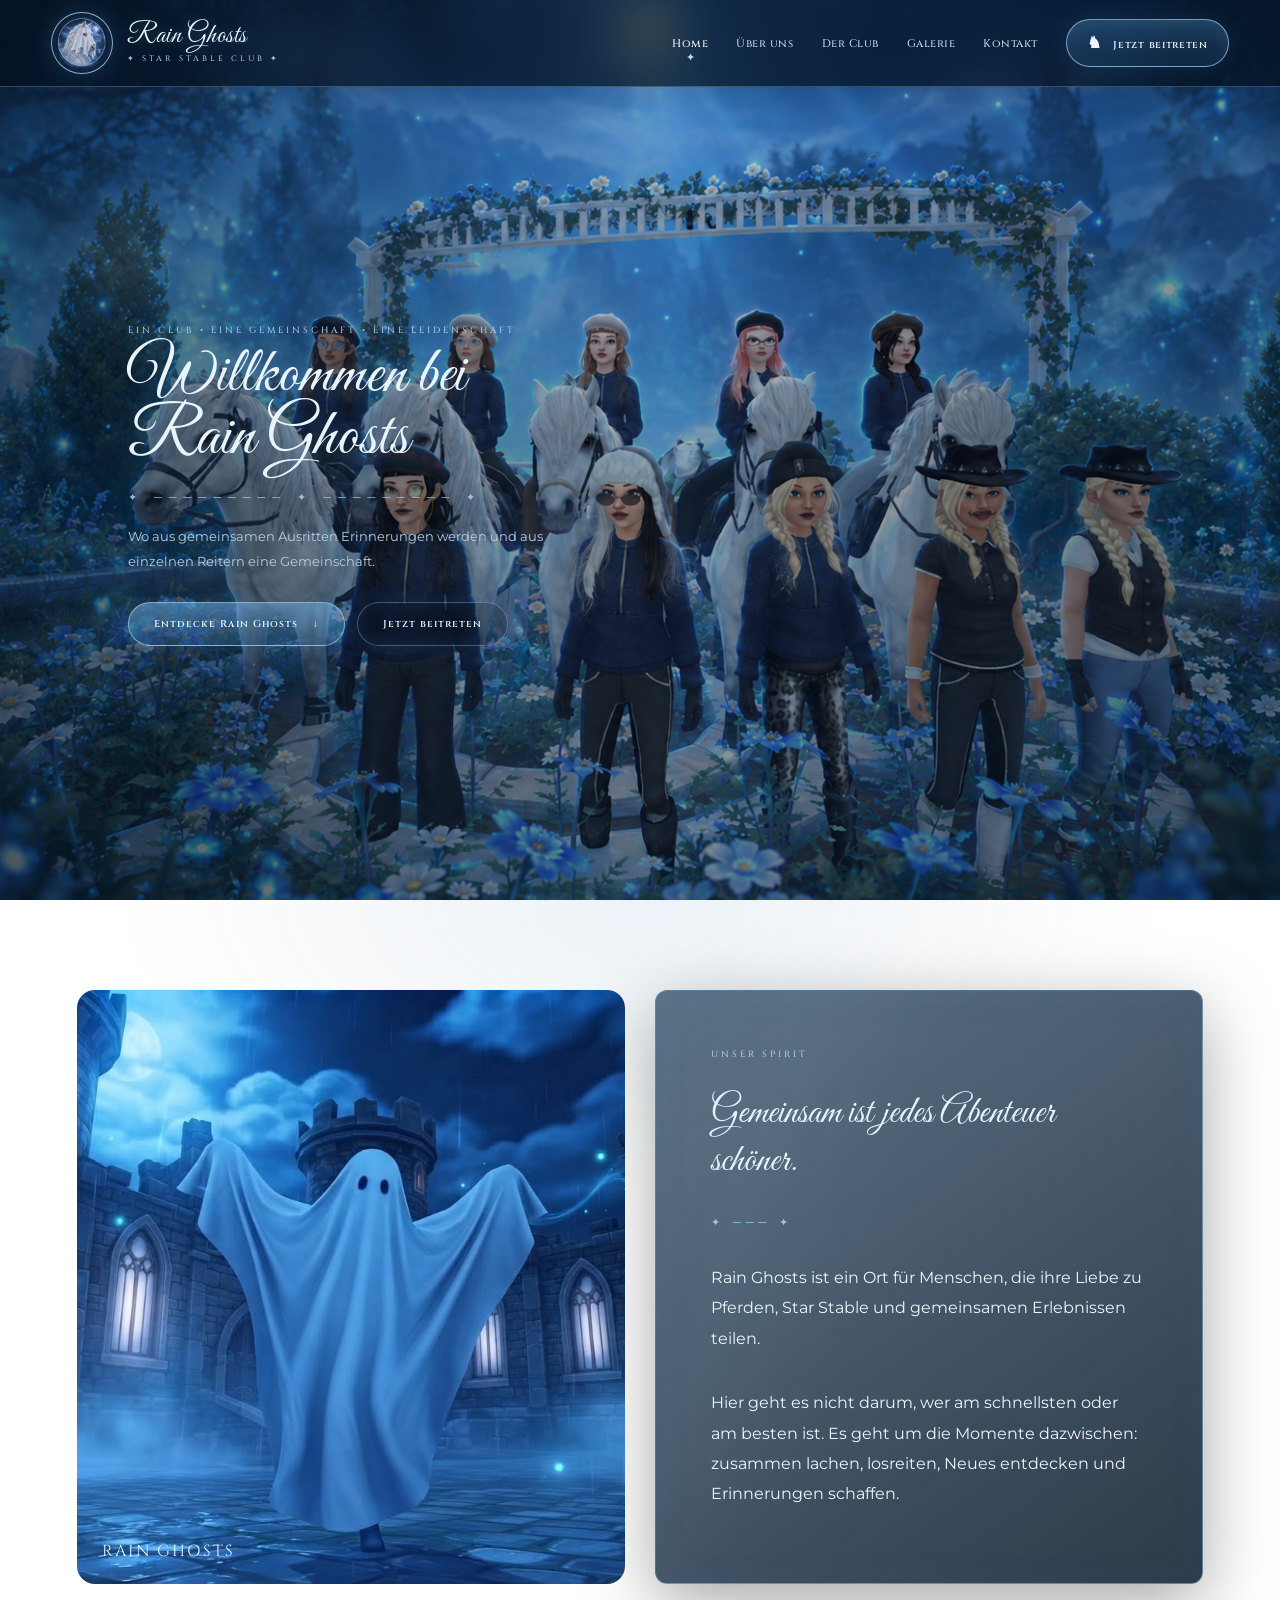
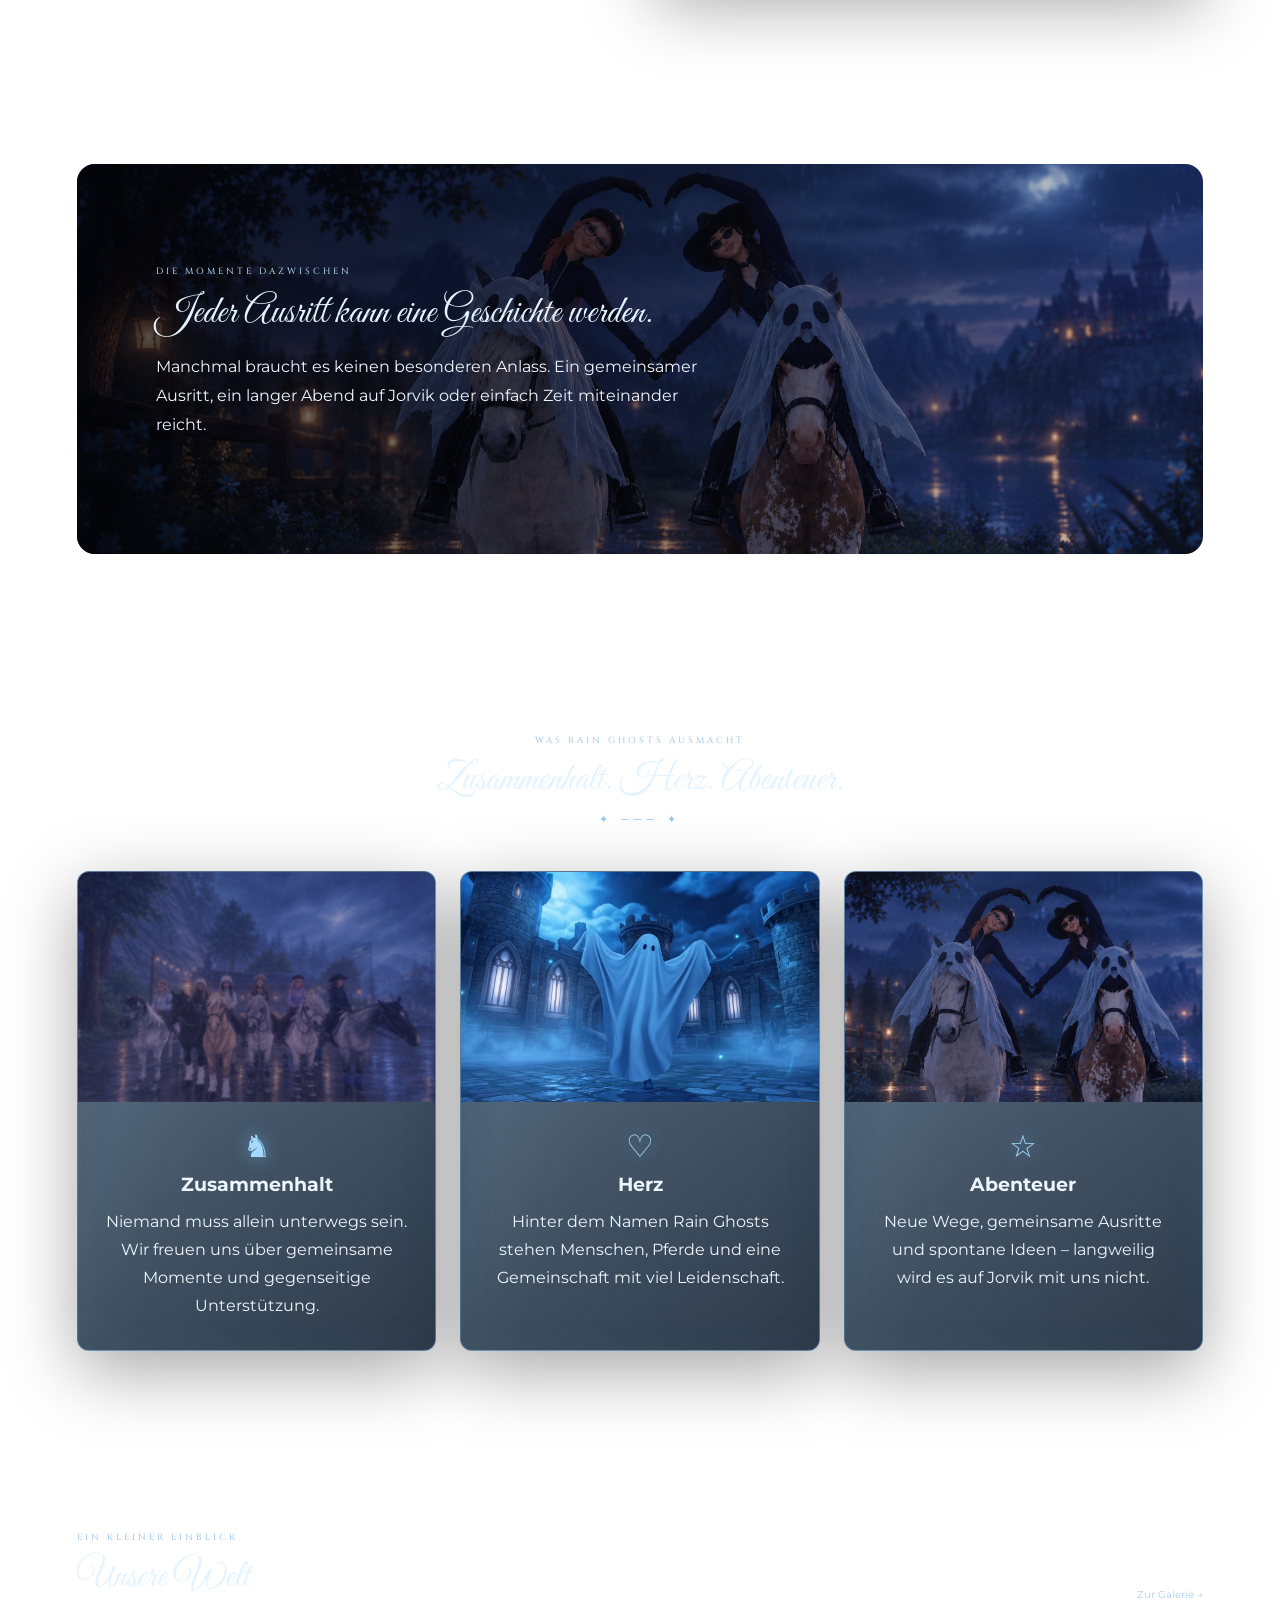
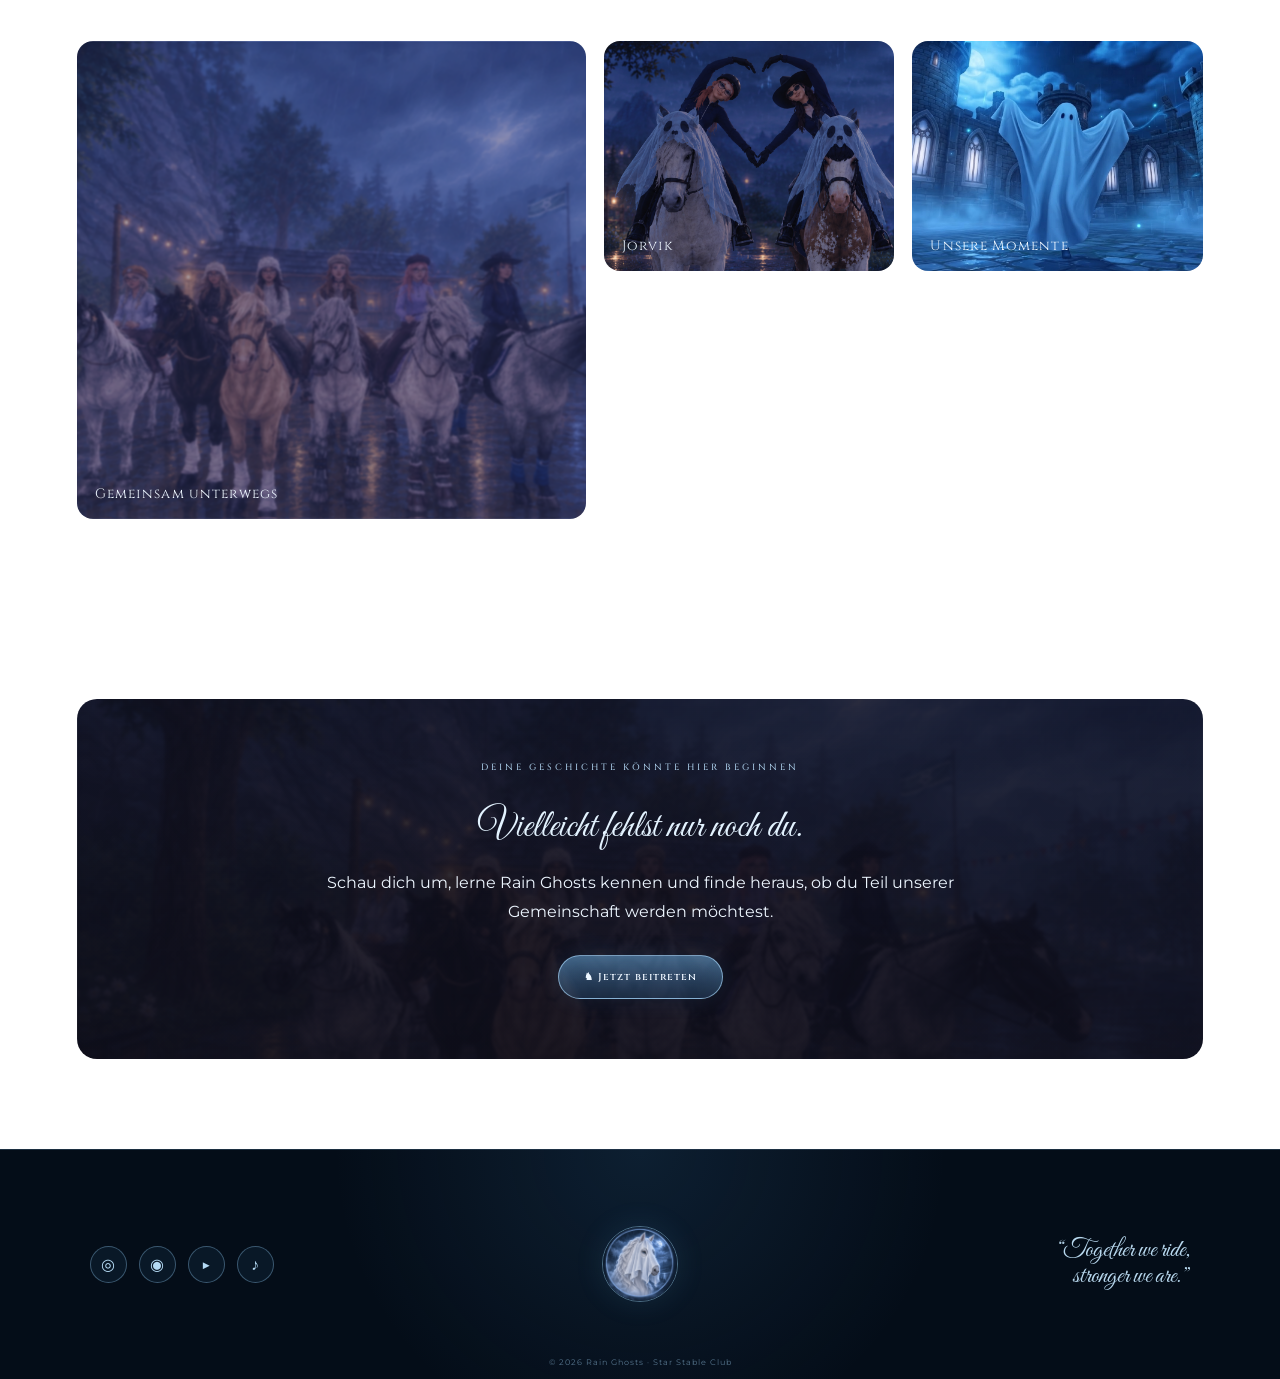
==== commit 83b4dcc6: "Update index.html" ====
--- a/index.html
+++ b/index.html
@@ -275,7 +275,7 @@
   <div class="page-glow"></div>
 
   <header class="site-header">
-    <a class="brand" href="#home" aria-label="Rain Ghosts Startseite">
+    <a class="brand" href="index.html" aria-label="Rain Ghosts Startseite">
       <span class="brand-logo">
         <img src="assets/logo.png" alt="Rain Ghosts Logo">
       </span>
@@ -303,7 +303,7 @@
   <main>
     <section class="hero" id="home">
       <div class="header-image" aria-hidden="true">
-        <img src="assets/clubheader.png" alt="">
+        <img src="assets/clubbild1.jpg" alt="">
       </div>
       <div class="hero-overlay"></div>
 
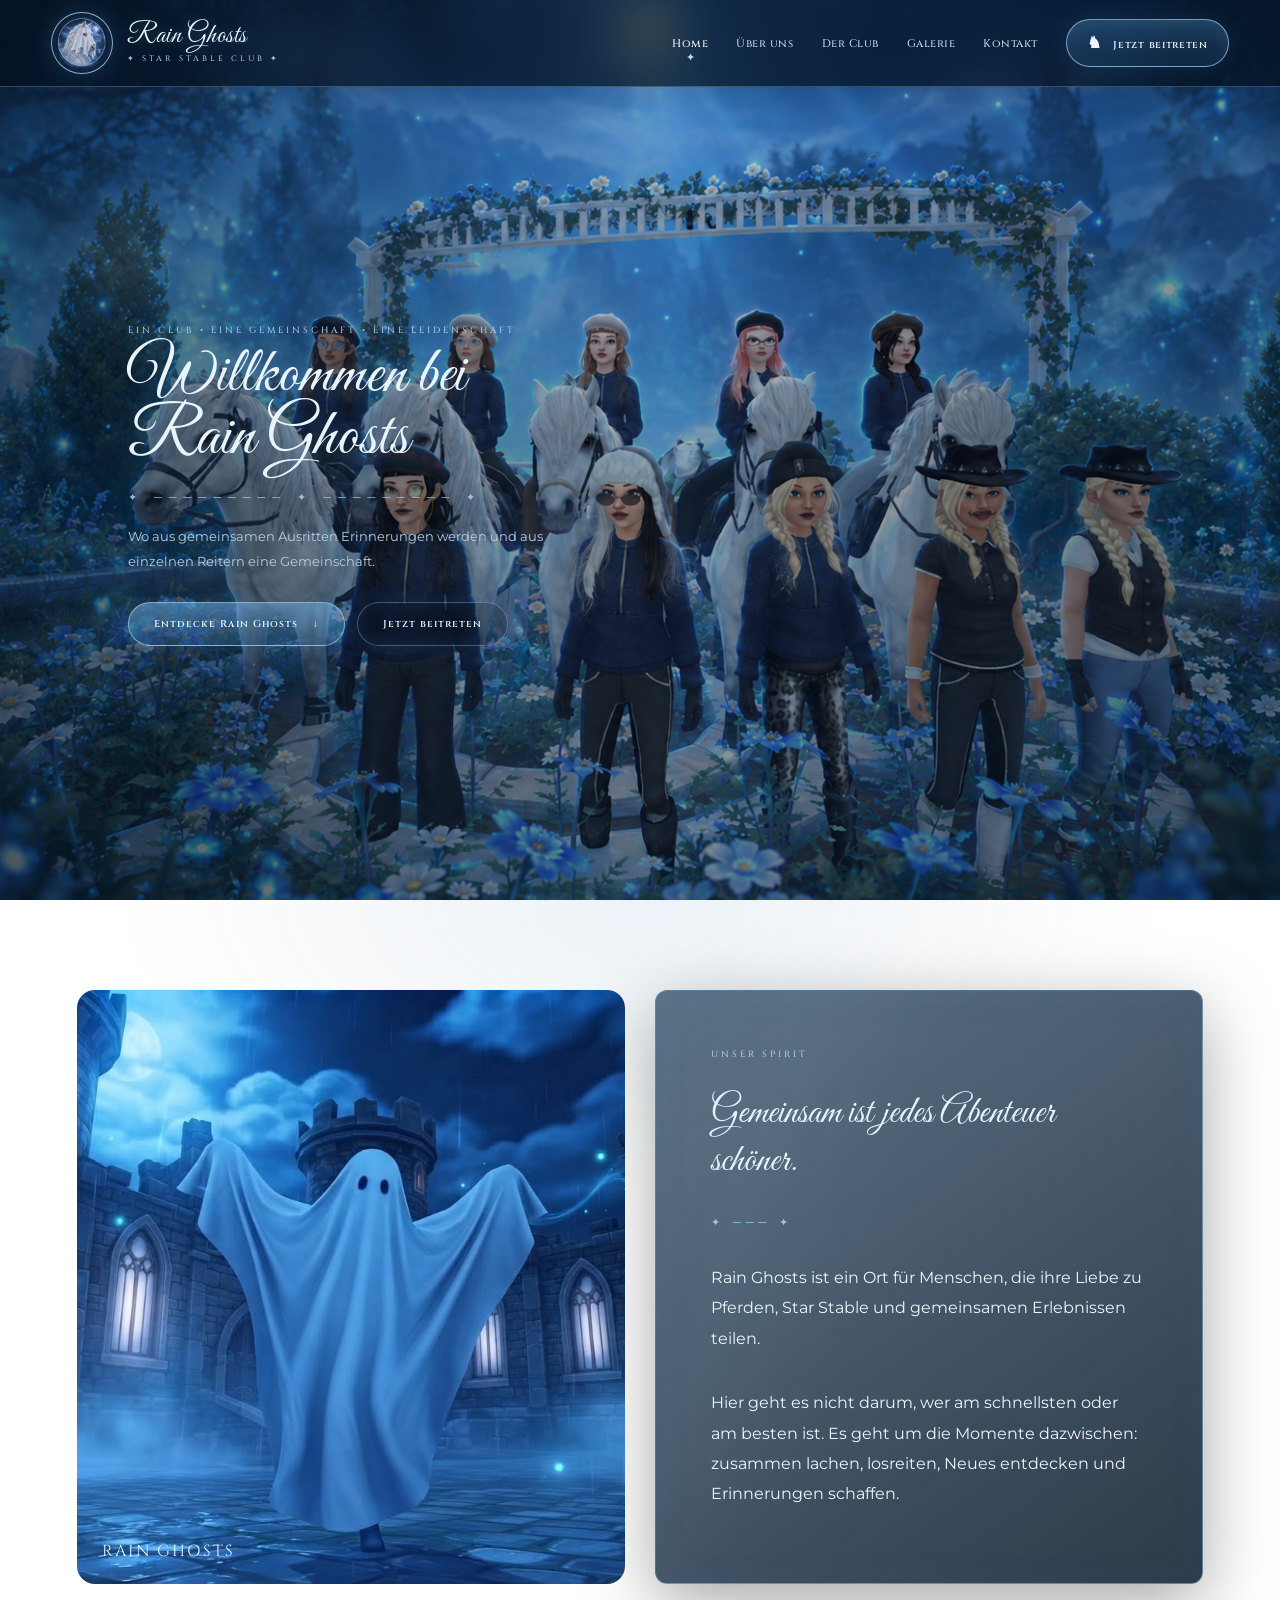
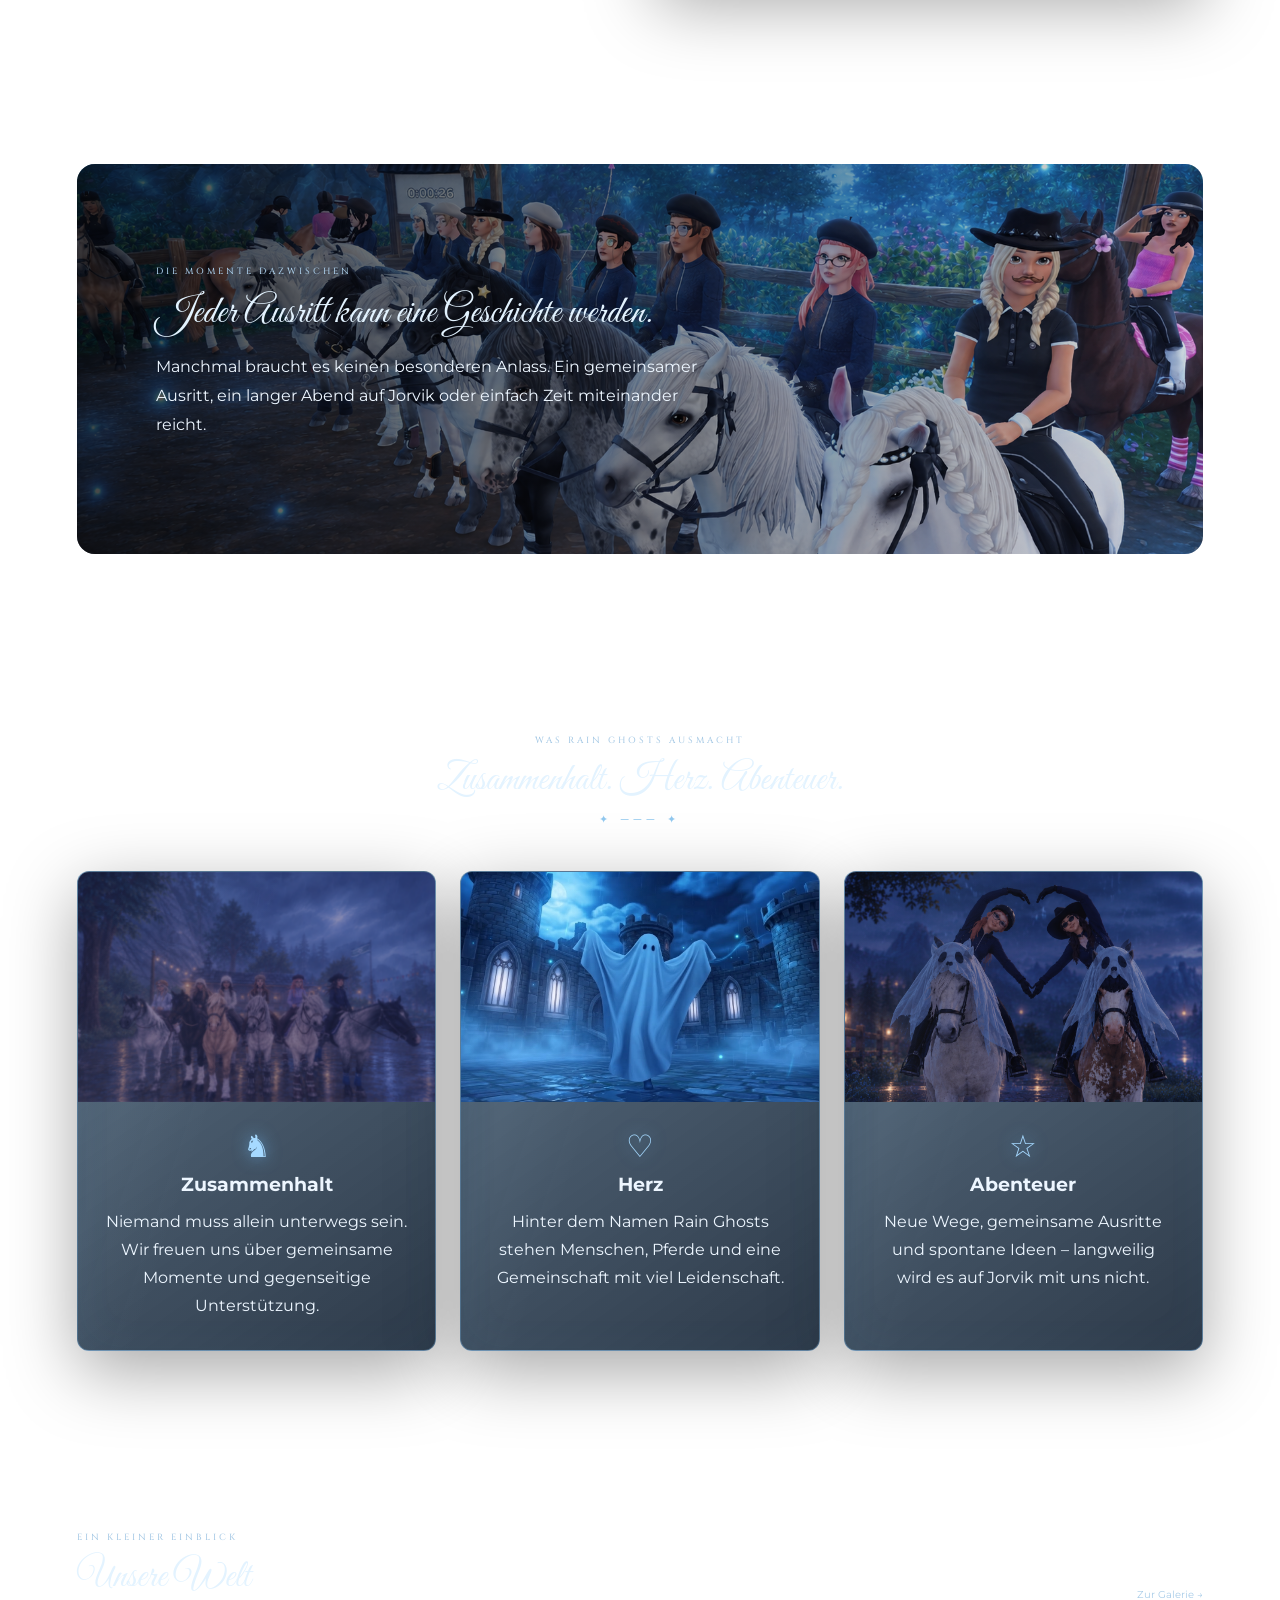
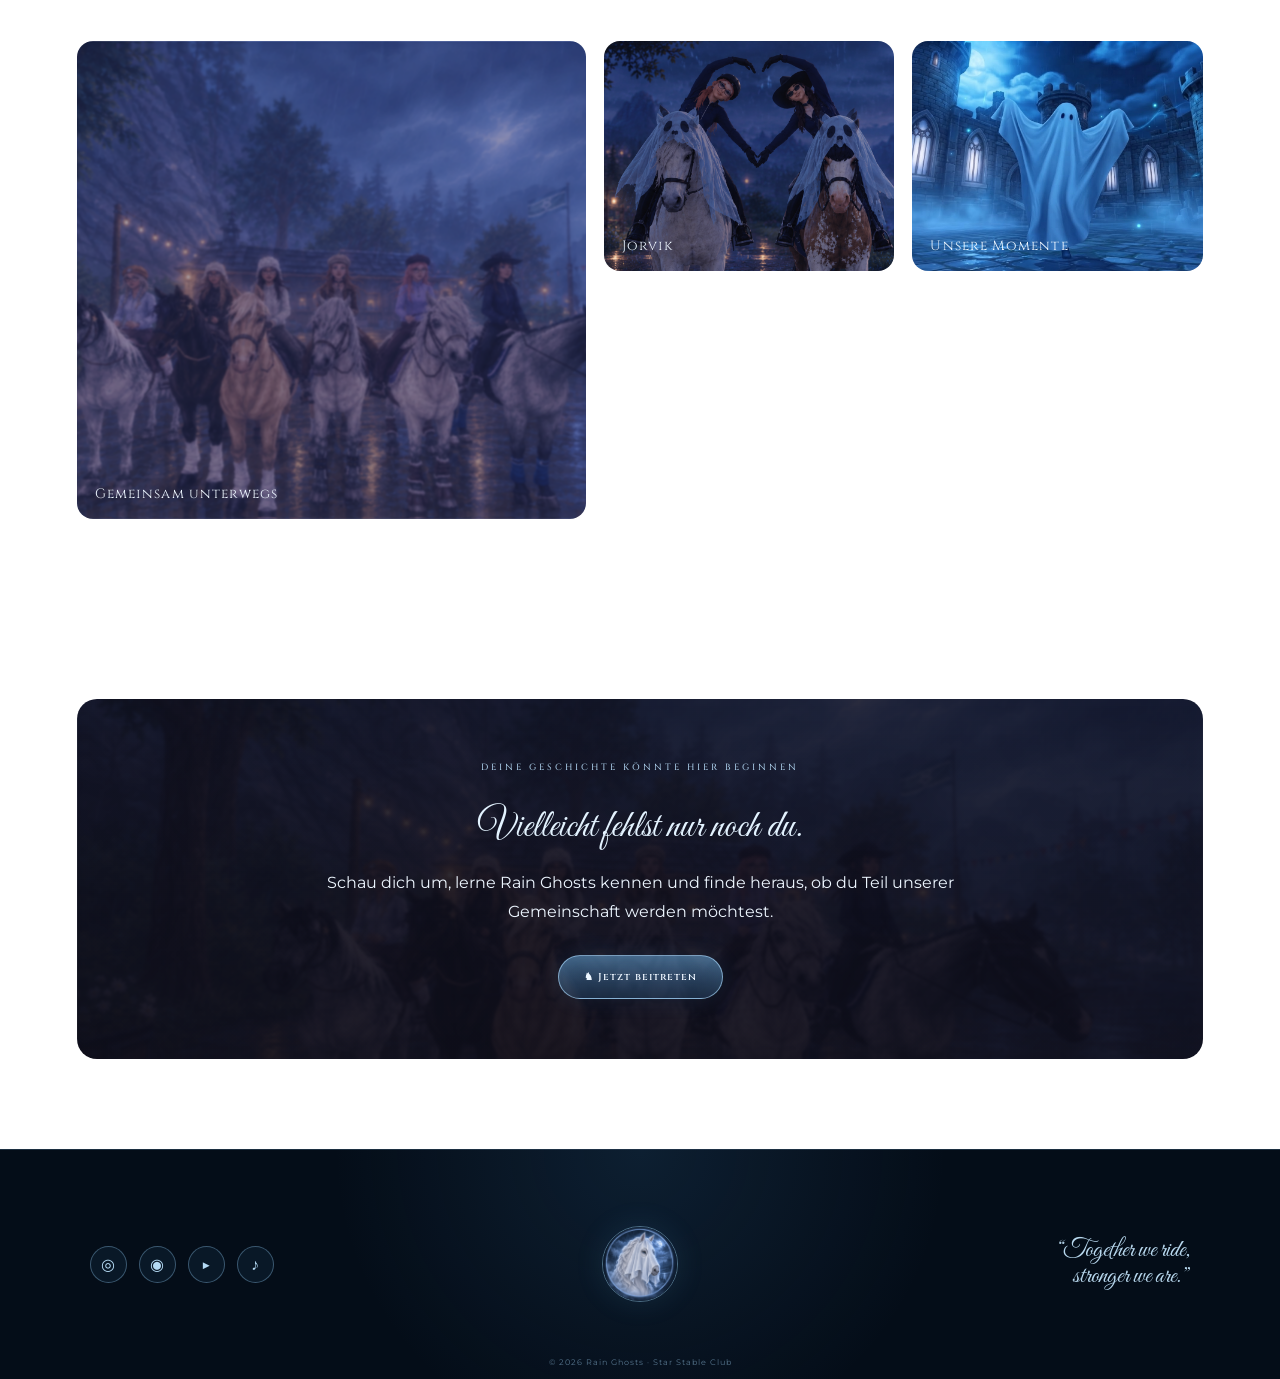
==== commit c4607bbd: "Update index.html" ====
--- a/index.html
+++ b/index.html
@@ -358,7 +358,7 @@
 
     <section class="home-gallery">
       <div class="image-band">
-        <img src="assets/header.png" alt="Gemeinsamer Moment auf Jorvik">
+        <img src="assets/clubbild4.jpg" alt="Gemeinsamer Moment auf Jorvik">
 
         <div class="image-band-content">
           <p class="section-kicker">DIE MOMENTE DAZWISCHEN</p>
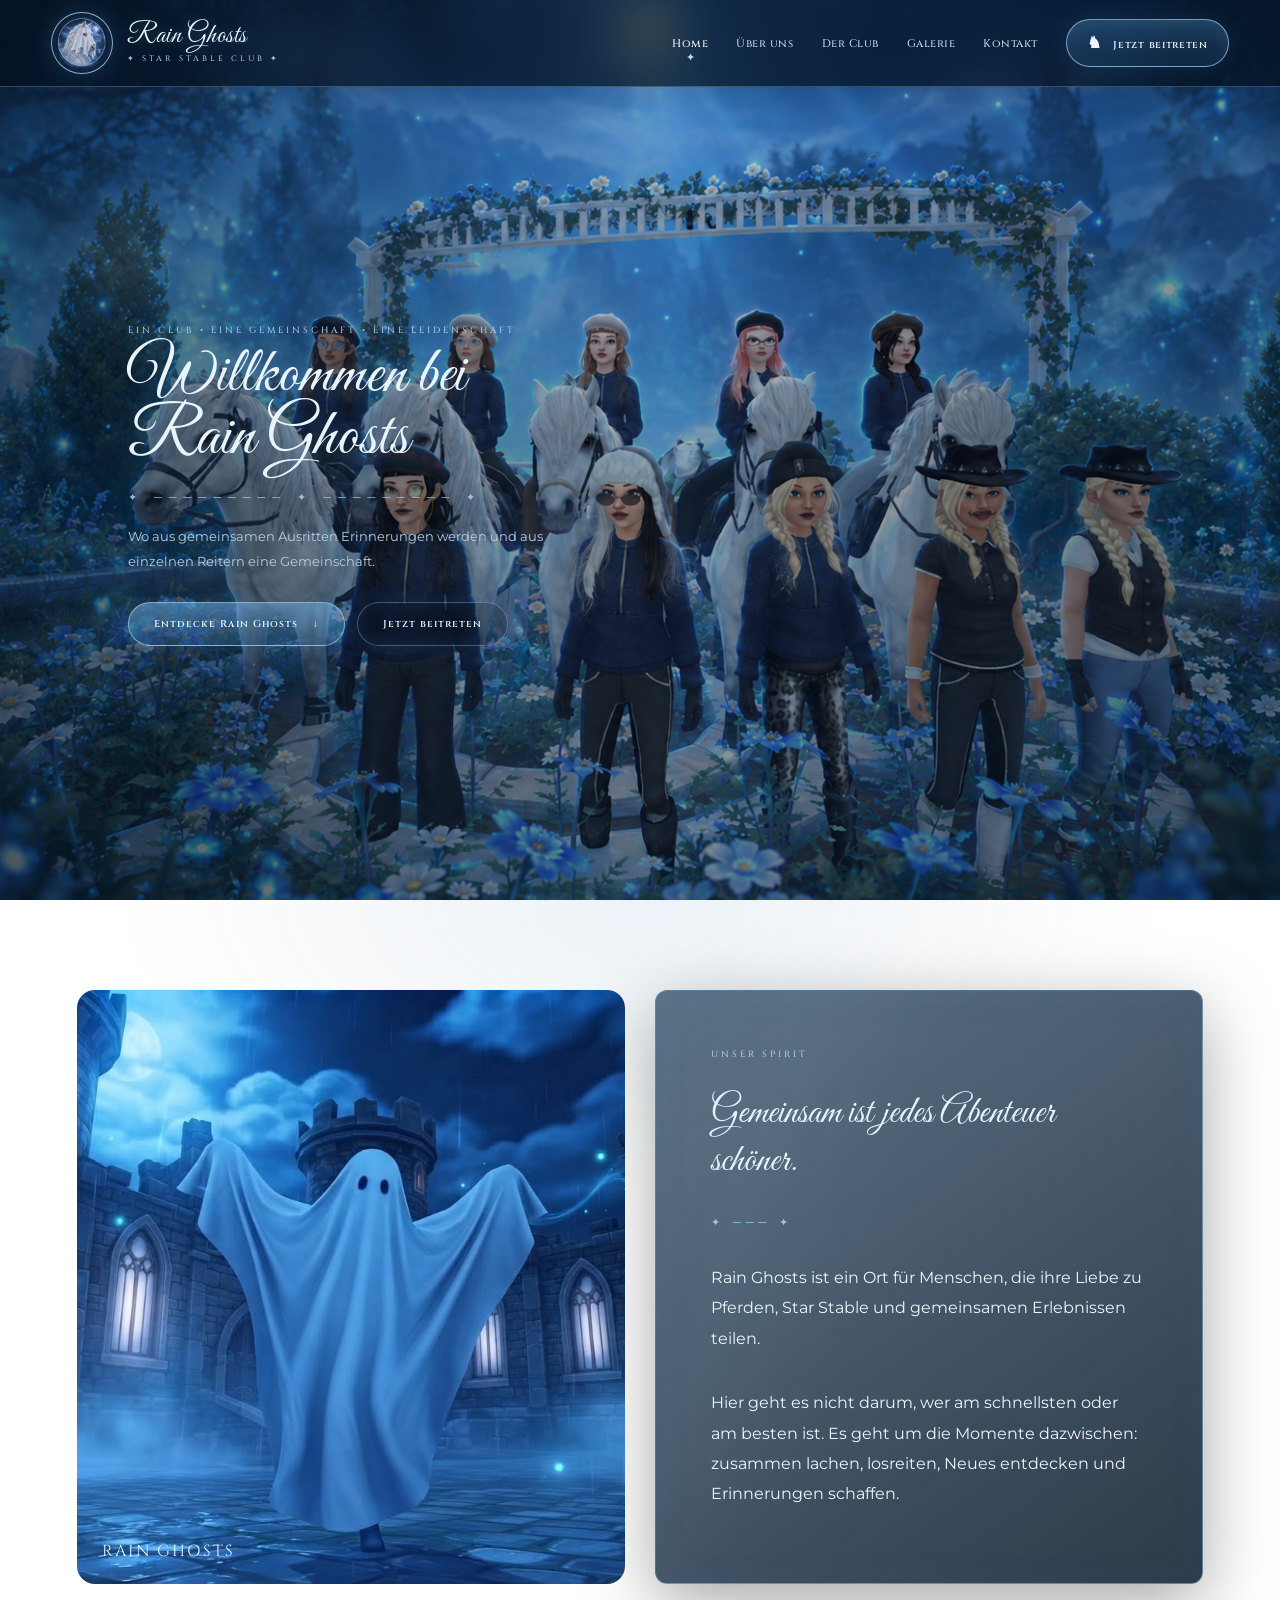
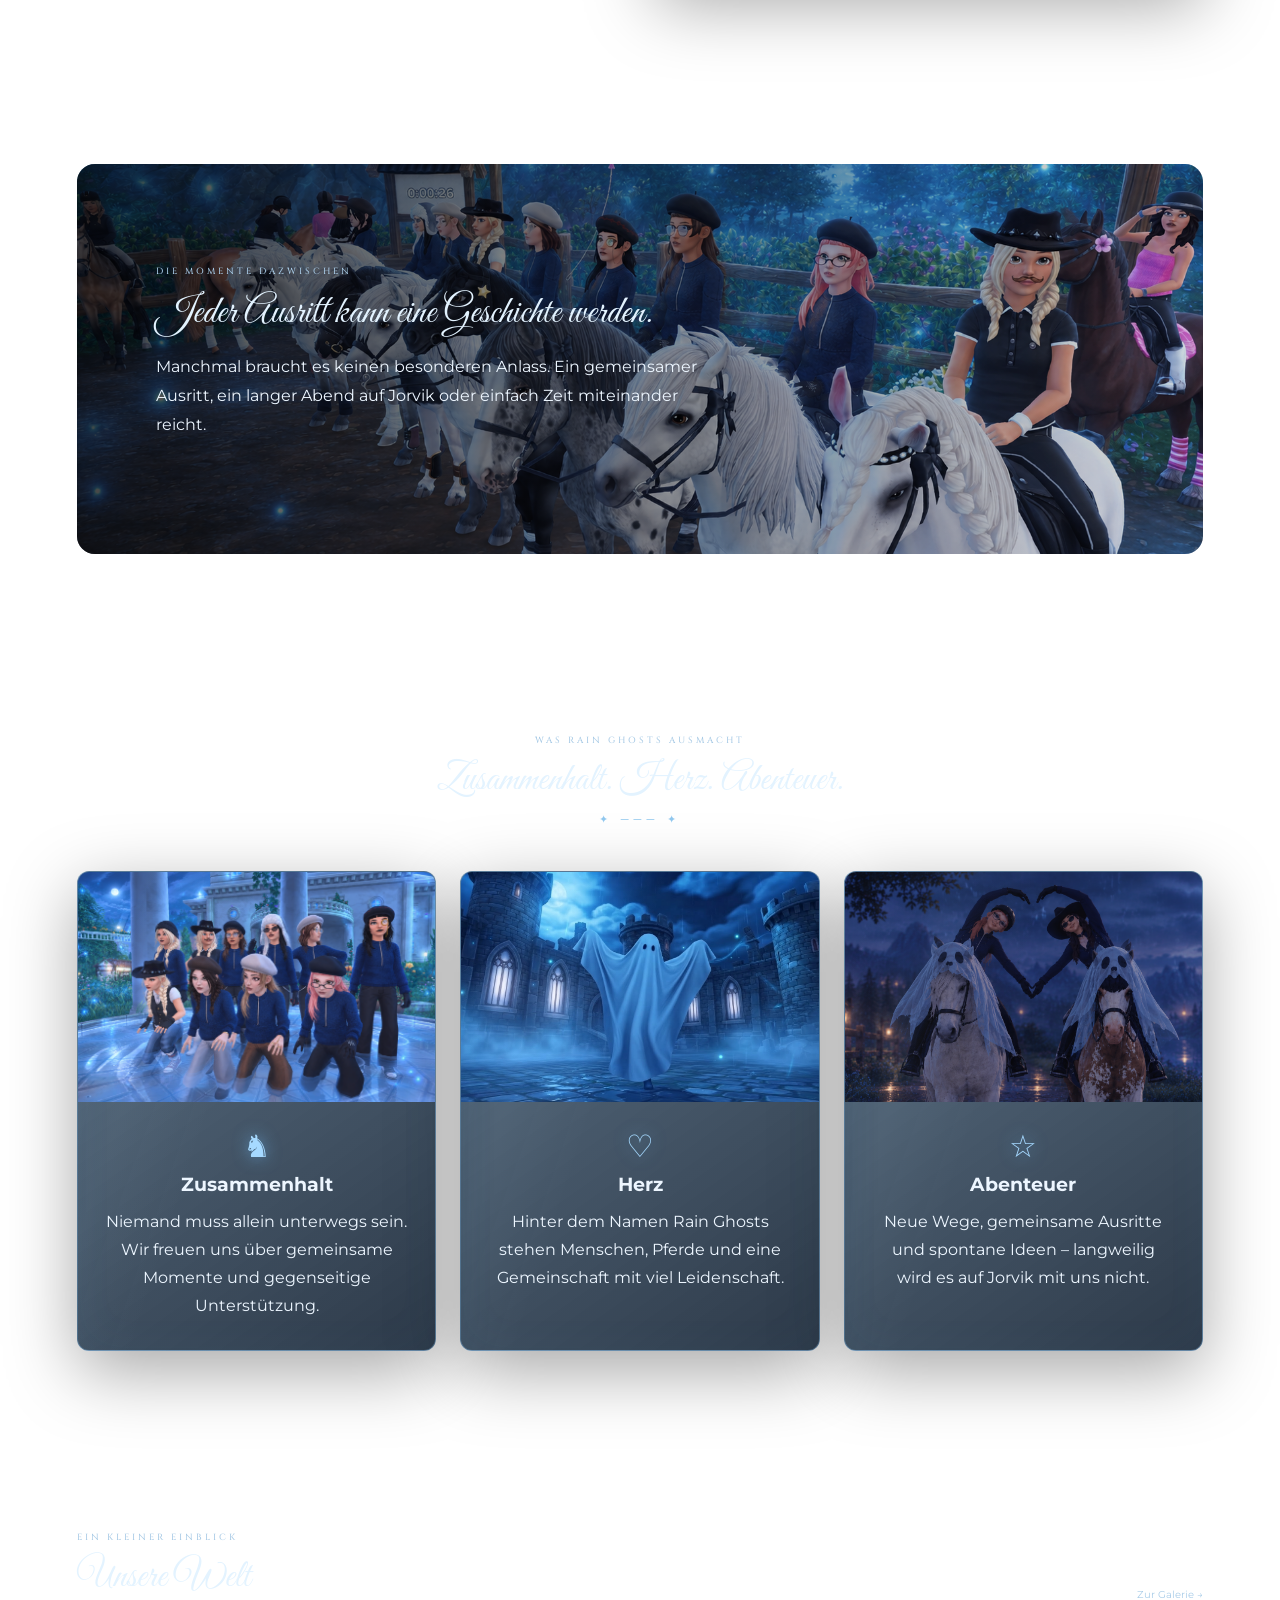
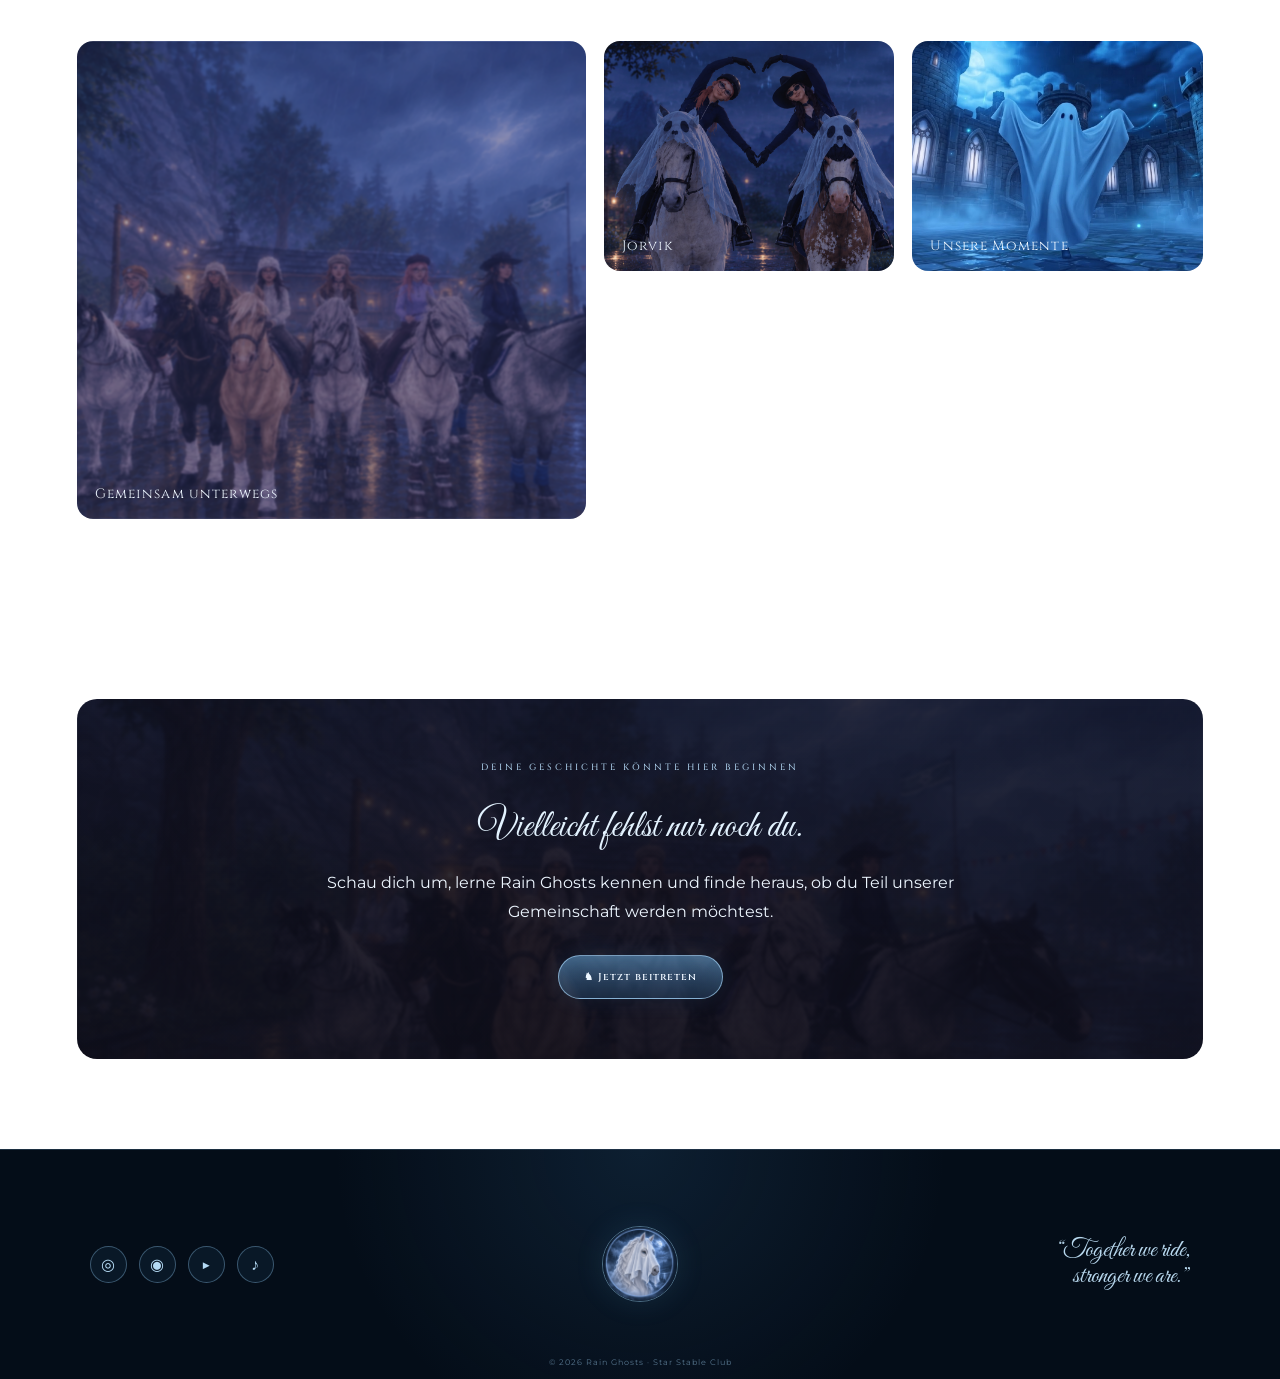
==== commit d85fe39c: "Update index.html" ====
--- a/index.html
+++ b/index.html
@@ -381,7 +381,7 @@
 
       <div class="values-grid">
         <article class="value-card glass-card">
-          <img src="assets/clubheader.png" alt="Gemeinschaft bei Rain Ghosts">
+          <img src="assets/clubbild5.jpg" alt="Gemeinschaft bei Rain Ghosts">
           <div class="value-card-content">
             <span class="feature-icon">♞</span>
             <h3>Zusammenhalt</h3>
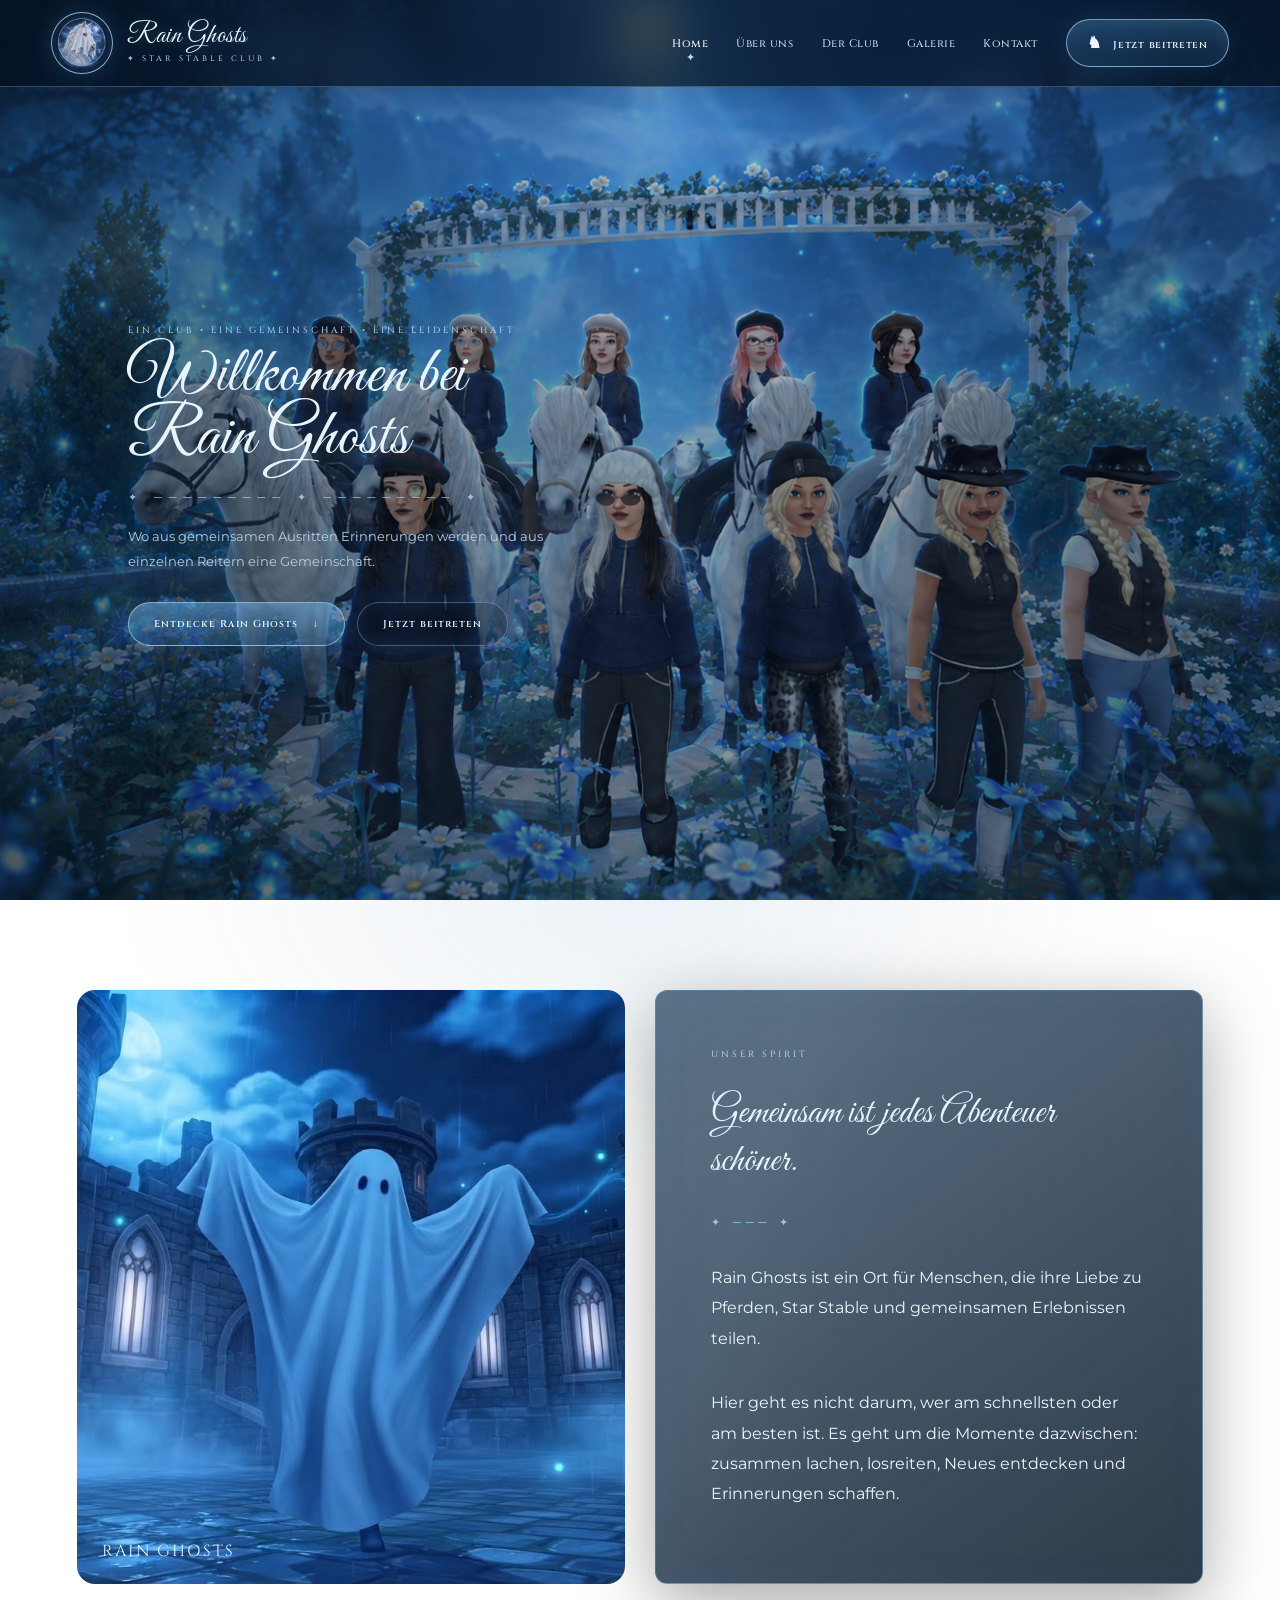
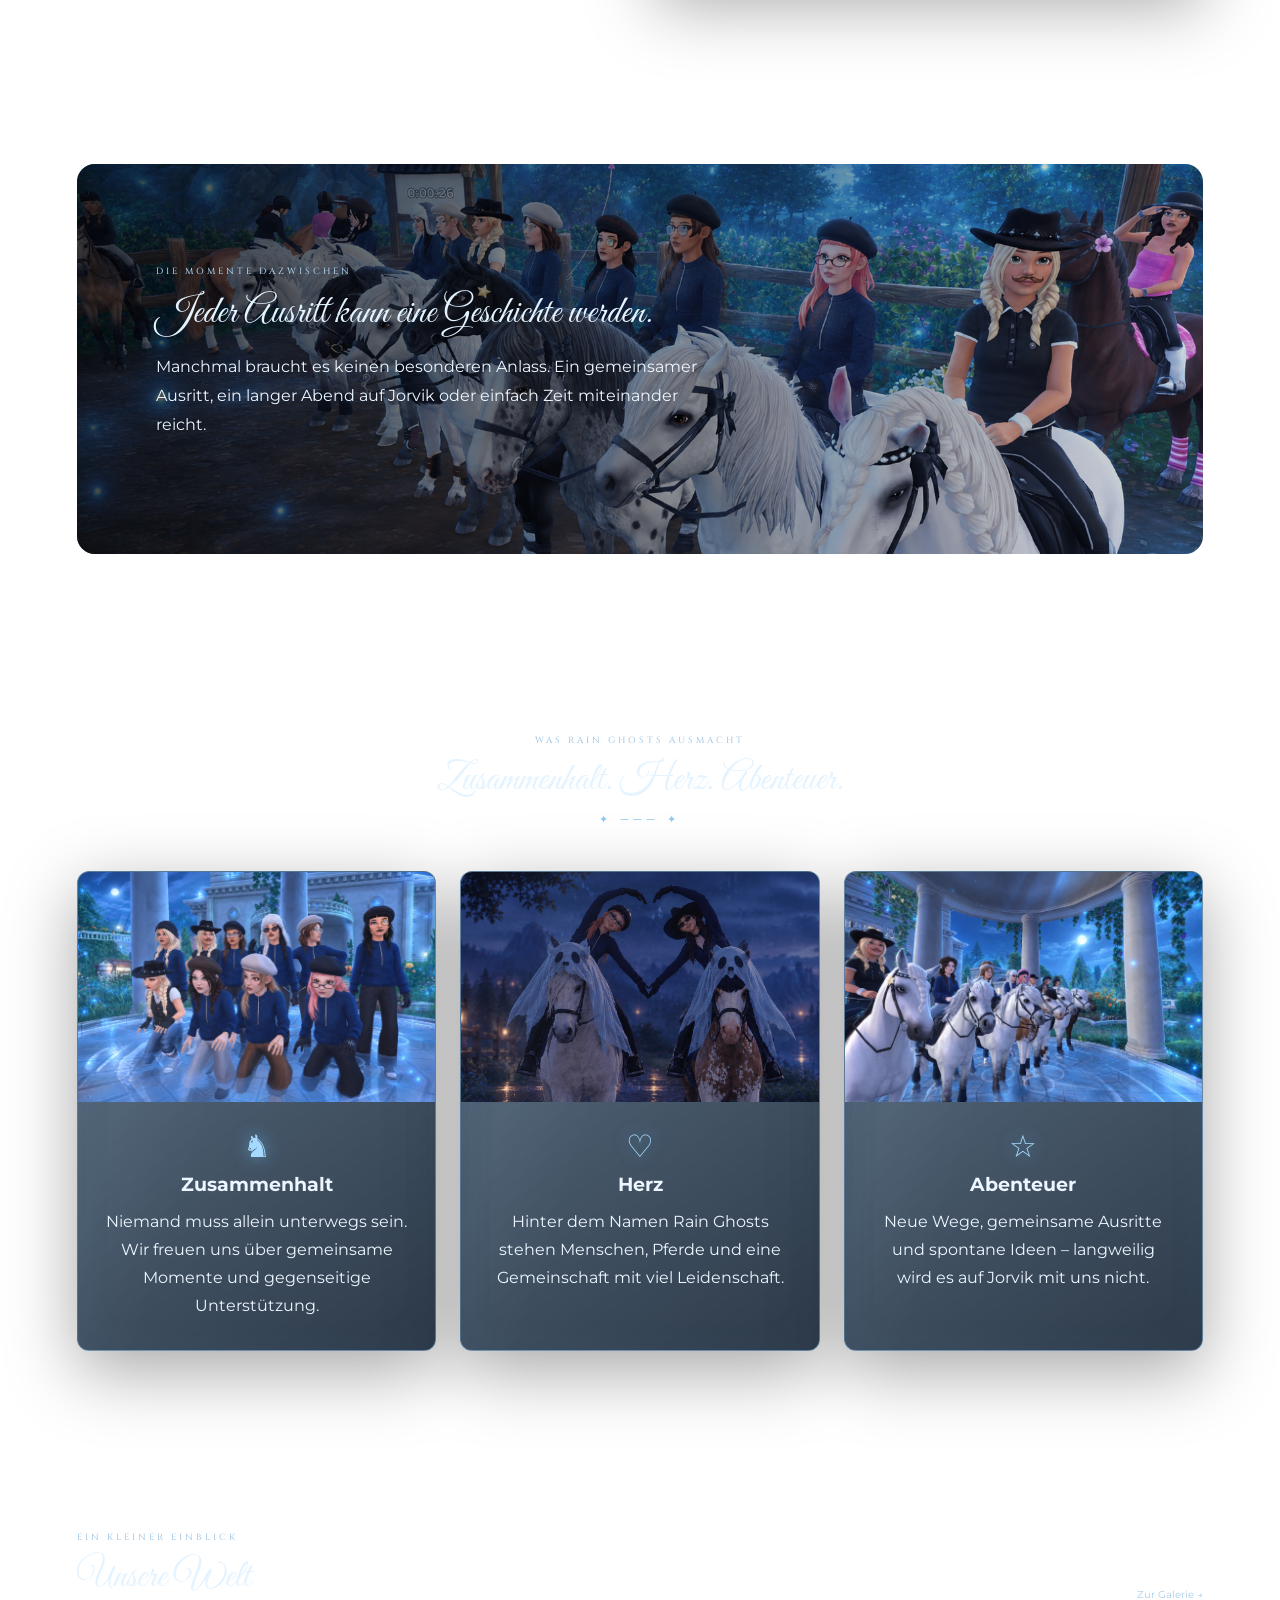
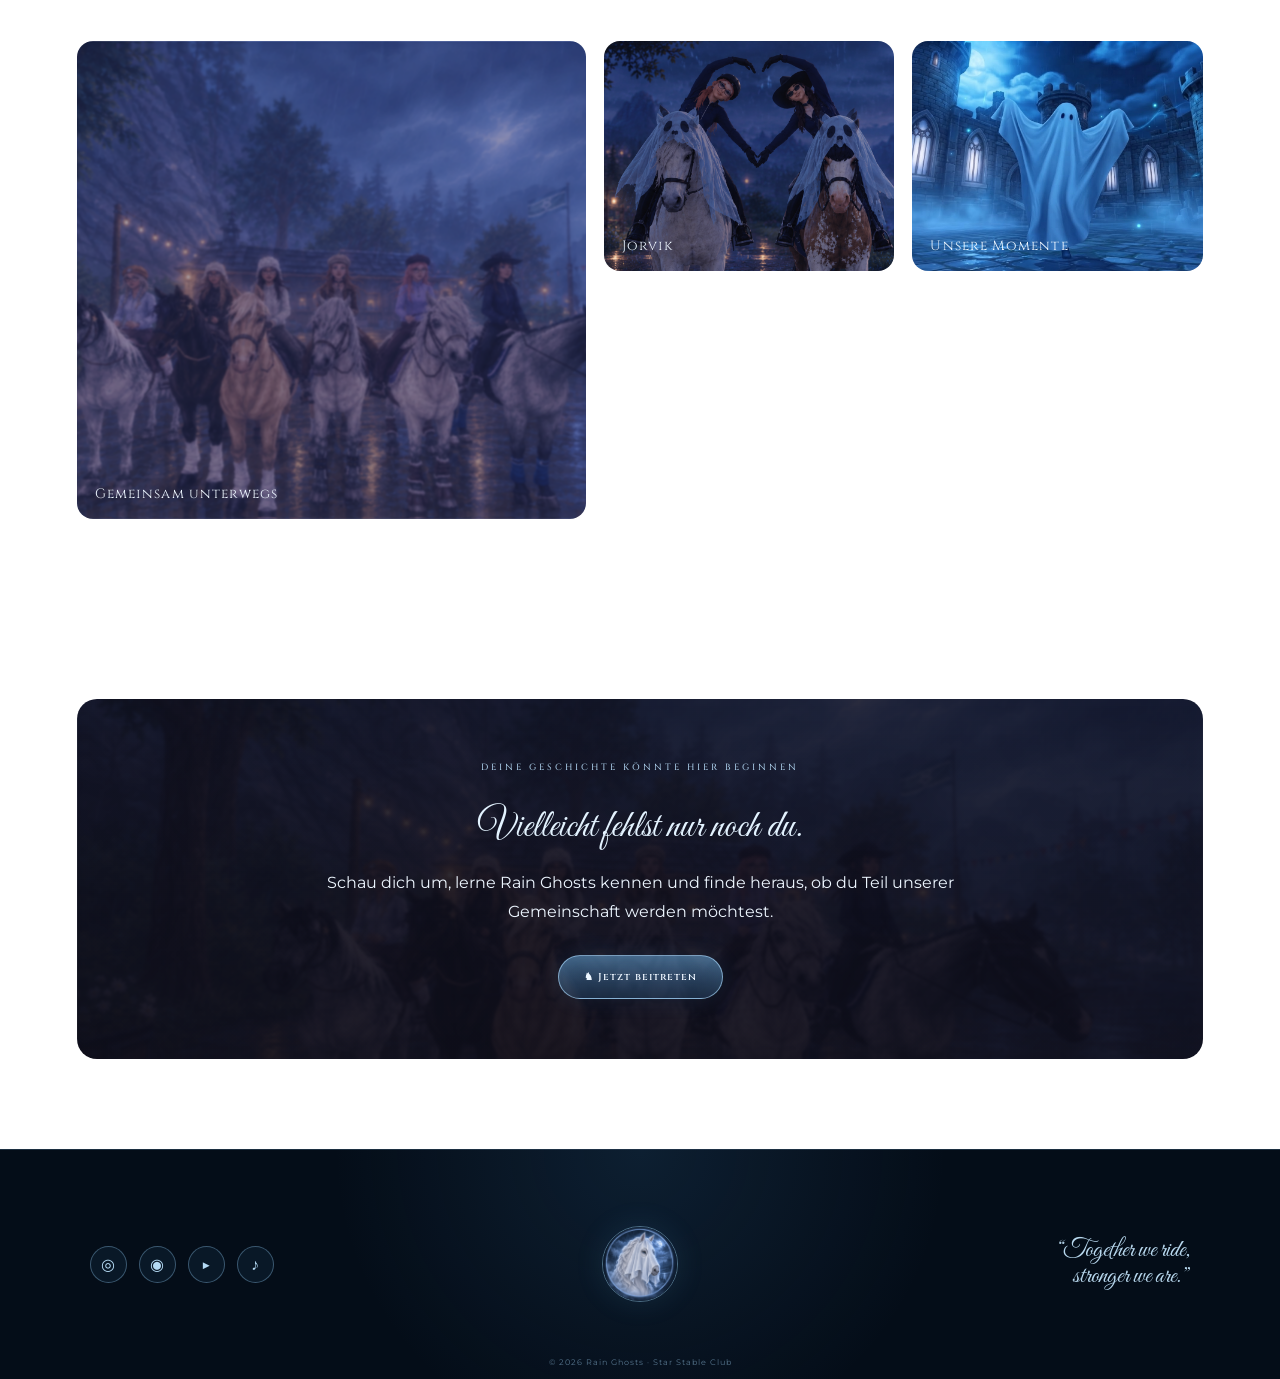
==== commit 118a5edb: "Update index.html" ====
--- a/index.html
+++ b/index.html
@@ -393,7 +393,7 @@
         </article>
 
         <article class="value-card glass-card">
-          <img src="assets/ghost.JPG" alt="Rain Ghosts Logo und Clubmoment">
+          <img src="assets/header.png" alt="Rain Ghosts Logo und Clubmoment">
           <div class="value-card-content">
             <span class="feature-icon">♡</span>
             <h3>Herz</h3>
@@ -405,7 +405,7 @@
         </article>
 
         <article class="value-card glass-card">
-          <img src="assets/header.png" alt="Gemeinsamer Ausritt">
+          <img src="assets/clubbild3.jpg" alt="Gemeinsamer Ausritt">
           <div class="value-card-content">
             <span class="feature-icon">☆</span>
             <h3>Abenteuer</h3>
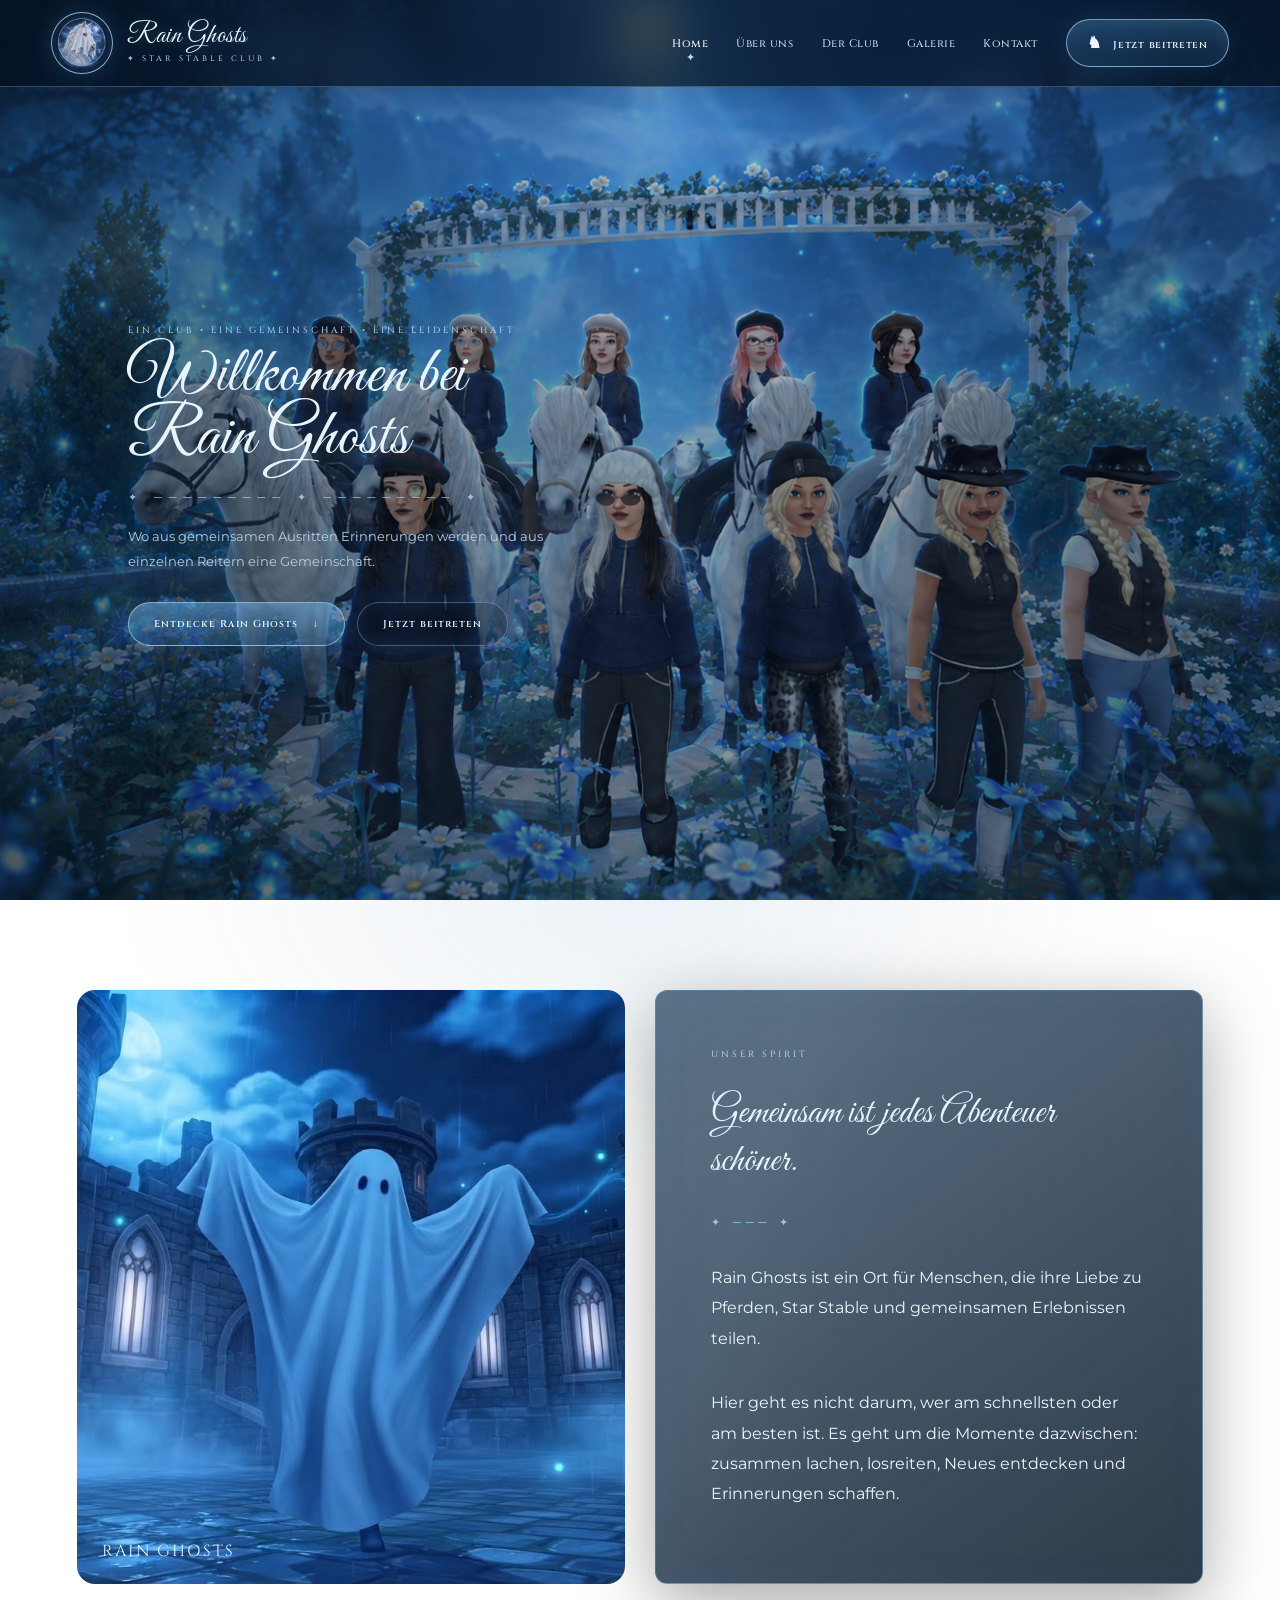
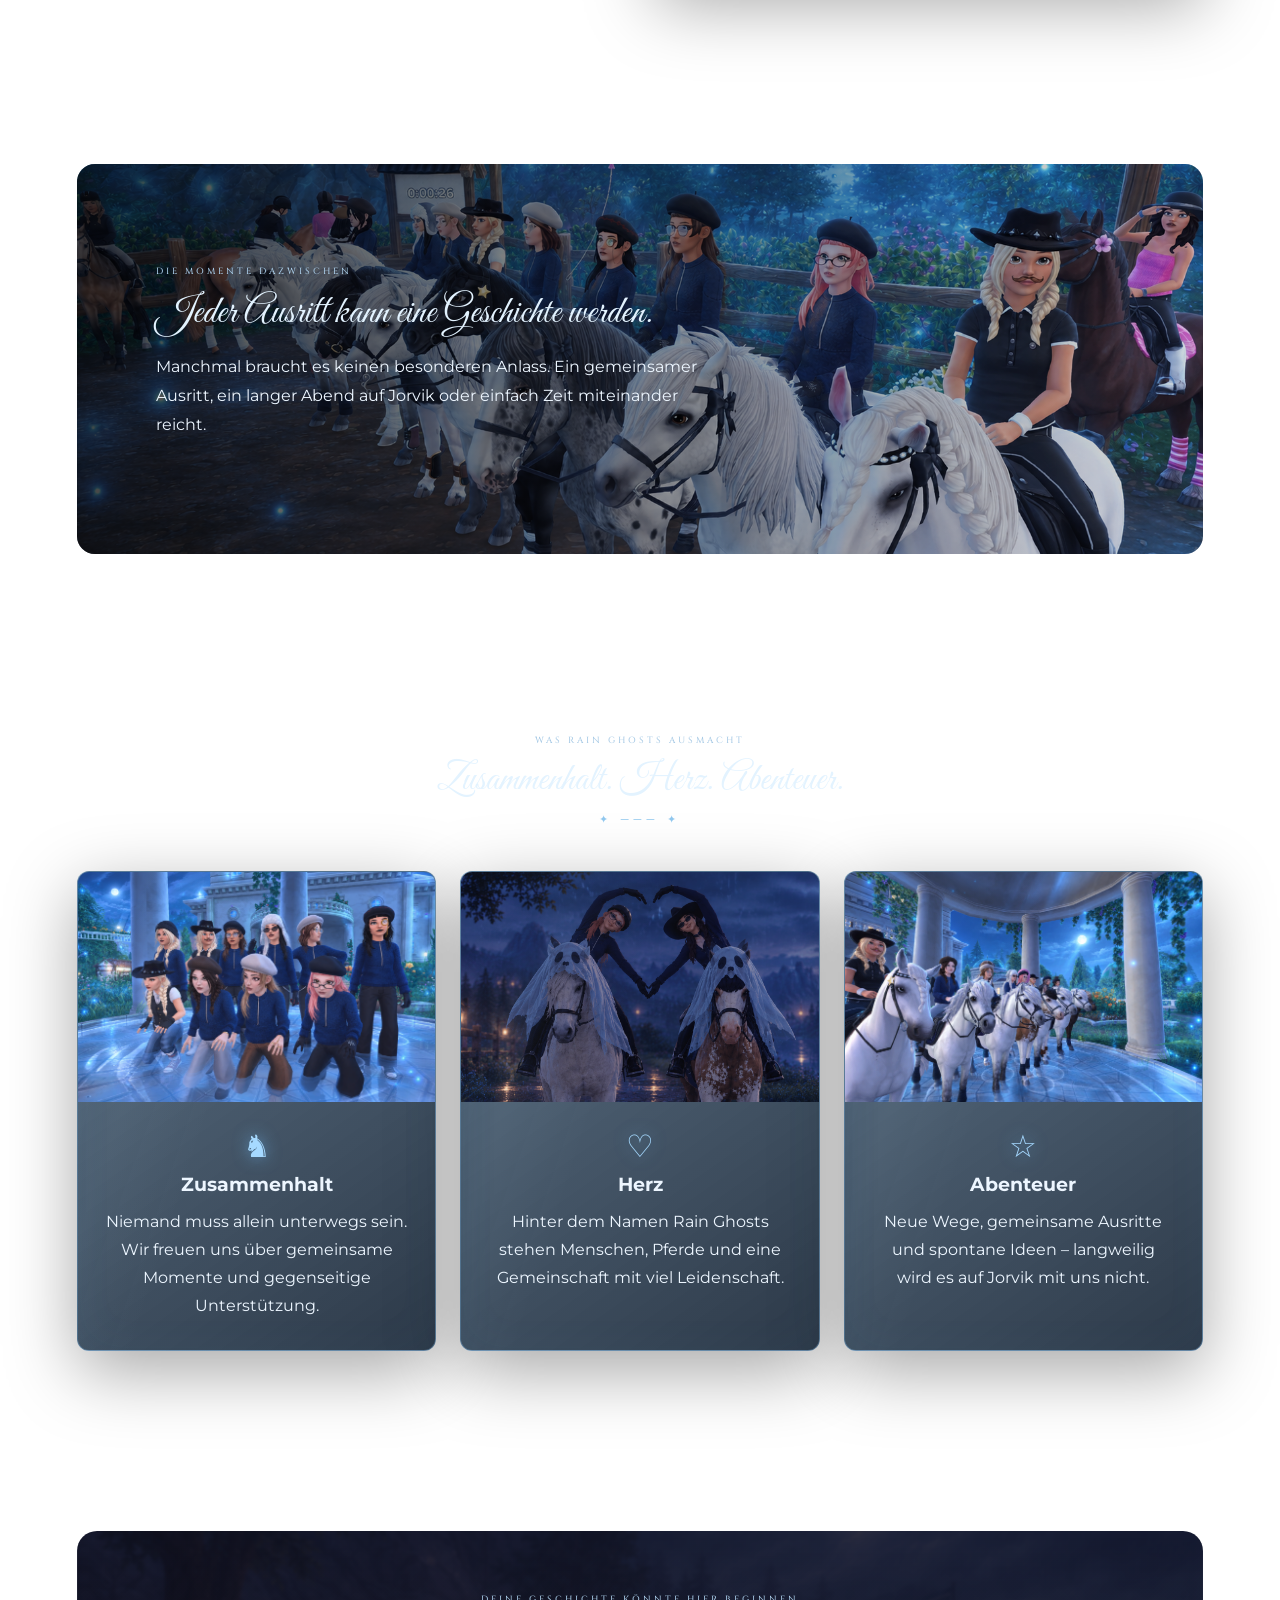
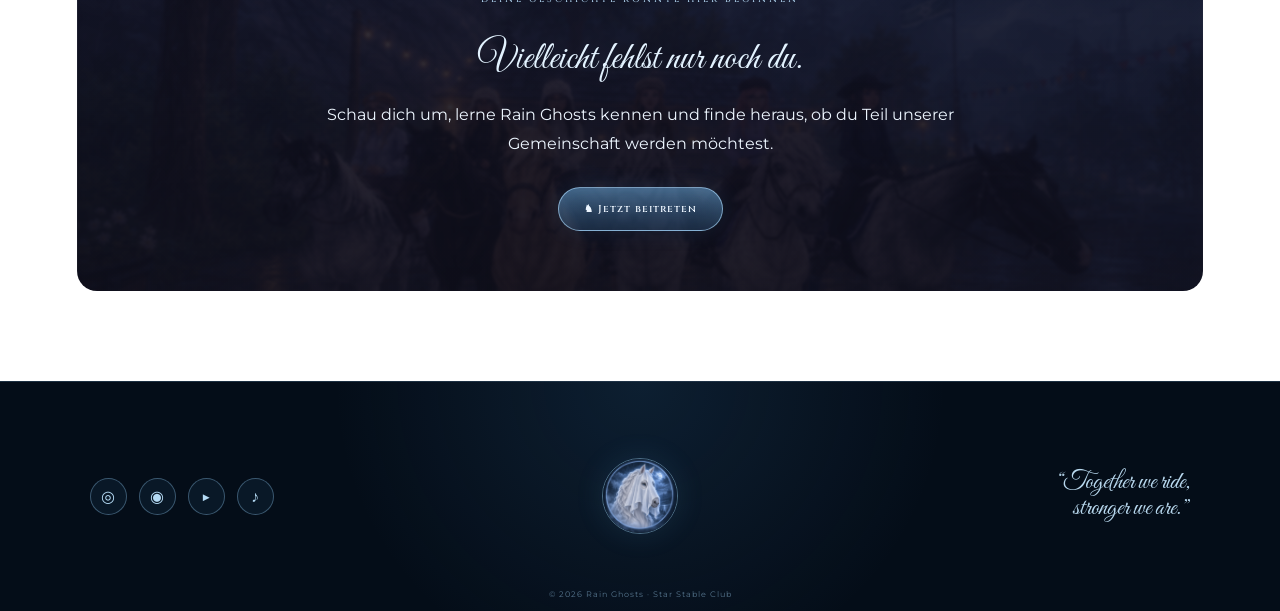
==== commit 258060ef: "Update index.html" ====
--- a/index.html
+++ b/index.html
@@ -418,33 +418,7 @@
       </div>
     </section>
 
-    <section class="home-gallery">
-      <div class="section-heading">
-        <div>
-          <p class="section-kicker">EIN KLEINER EINBLICK</p>
-          <h2>Unsere Welt</h2>
-        </div>
-        <a href="galerie.html">Zur Galerie →</a>
-      </div>
-
-      <div class="mini-gallery">
-        <a href="galerie.html" aria-label="Galerie Rain Ghosts">
-          <img src="assets/clubheader.png" alt="Rain Ghosts">
-          <span>Gemeinsam unterwegs</span>
-        </a>
-
-        <a href="galerie.html" aria-label="Galerie">
-          <img src="assets/header.png" alt="Gemeinsamer Ausritt">
-          <span>Jorvik</span>
-        </a>
-
-        <a href="galerie.html" aria-label="Galerie">
-          <img src="assets/ghost.JPG" alt="Rain Ghosts">
-          <span>Unsere Momente</span>
-        </a>
-      </div>
-    </section>
-
+   
     <section class="home-final">
       <div class="final-card">
         <div class="final-card-content">
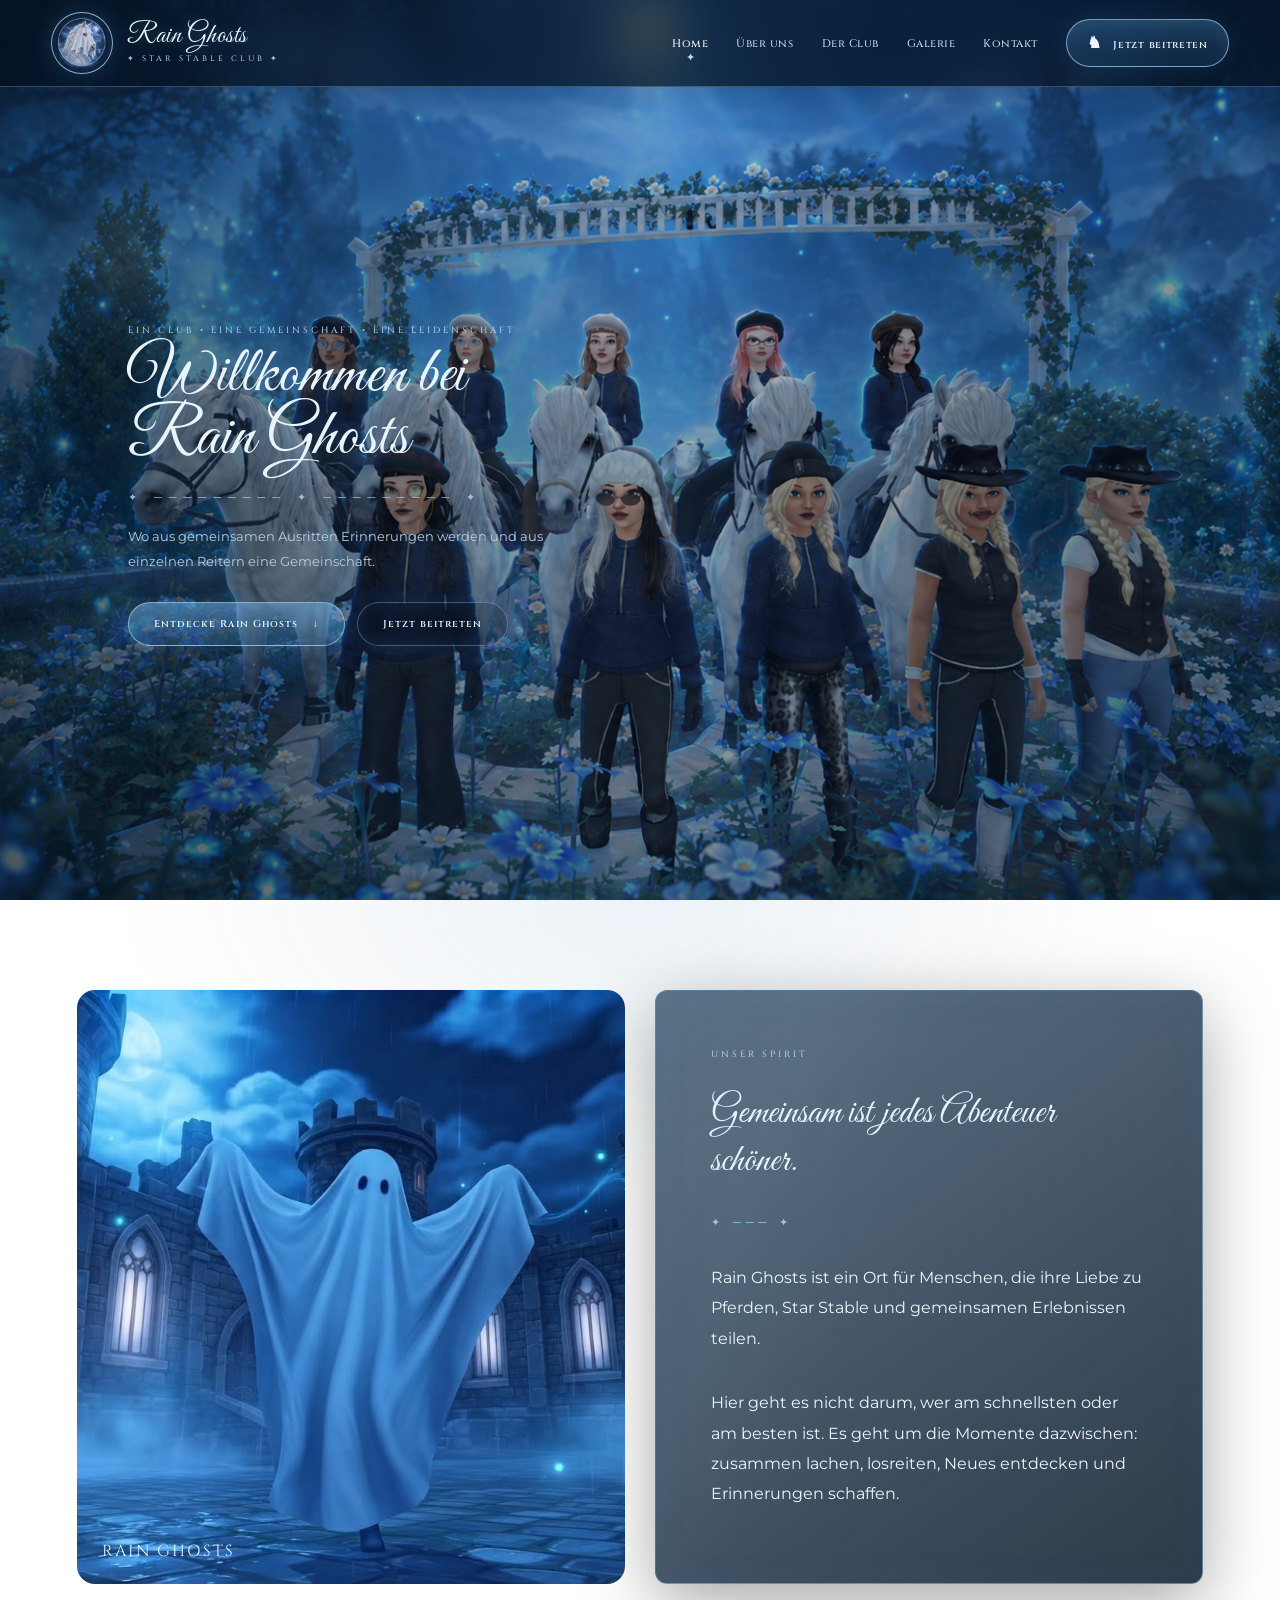
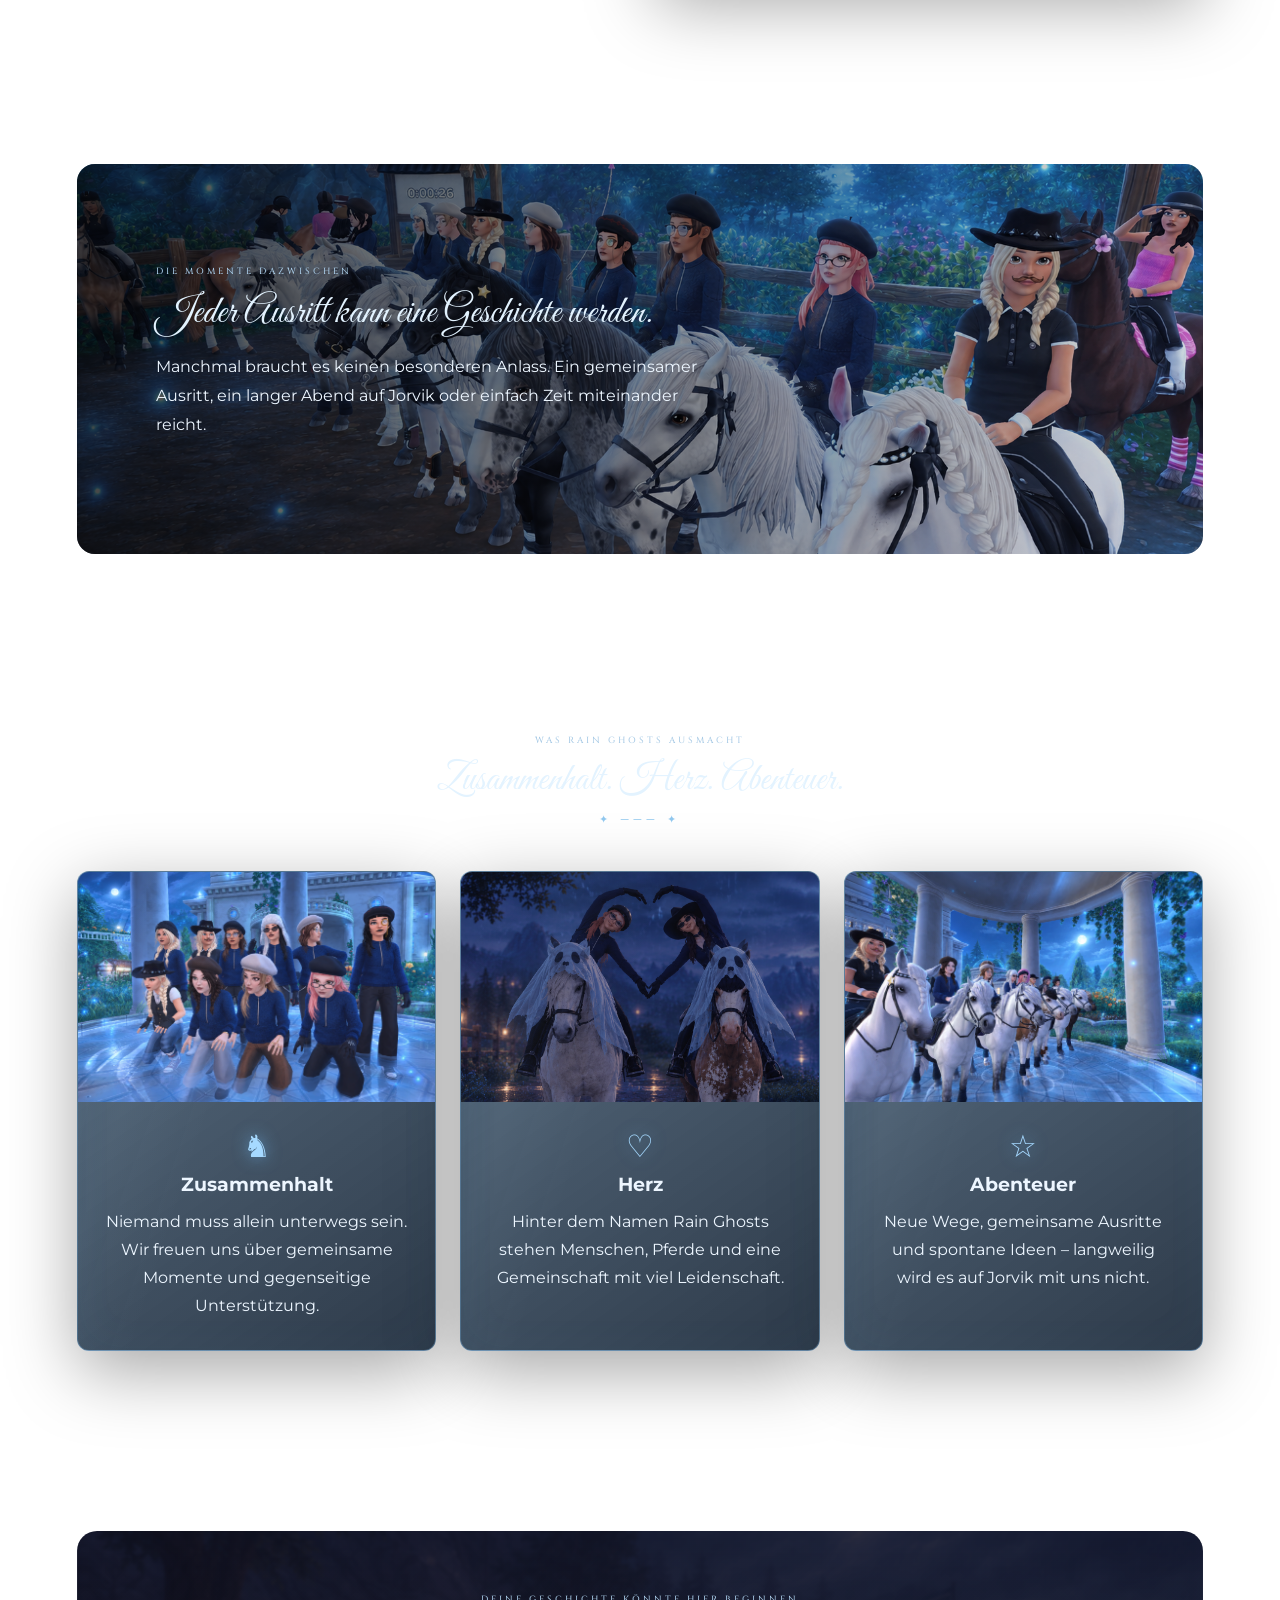
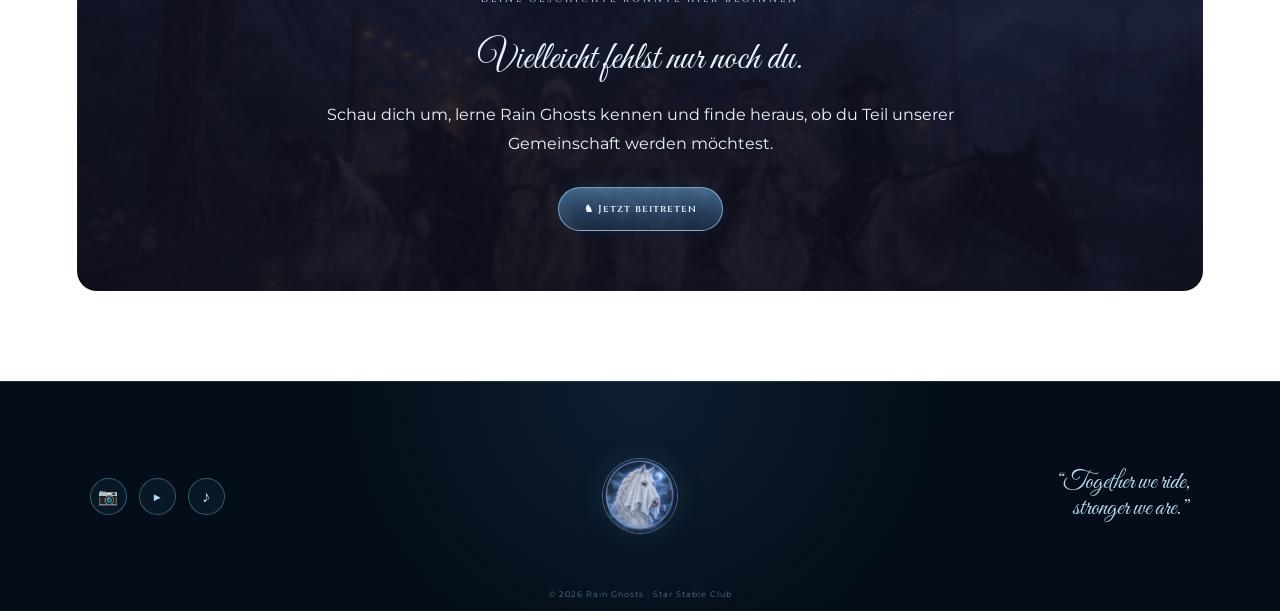
==== commit 2da10d9e: "Update index.html" ====
--- a/index.html
+++ b/index.html
@@ -437,20 +437,15 @@
   </main>
 
   <footer class="footer">
-    <div class="socials">
-      <a href="https://www.instagram.com/rain.ghostsofficial/" aria-label="Instagram">◎</a>
-      <a href="#" aria-label="Discord">◉</a>
-      <a href="#" aria-label="YouTube">▶</a>
-      <a href="#" aria-label="TikTok">♪</a>
-    </div>
-
-    <div class="footer-mark">
-      <img src="assets/logo.png" alt="">
-    </div>
-
-    <p class="quote">“Together we ride,<br>stronger we are.”</p>
-    <p class="copyright">© 2026 Rain Ghosts · Star Stable Club</p>
-  </footer>
+  <div class="socials">
+      <a href="https://www.instagram.com/rain.ghostsofficial/" aria-label="Instagram">📷</a>
+    <a href="#" aria-label="YouTube">▶</a>
+    <a href="https://www.tiktok.com/@sso.rainghosts?is_from_webapp=1&sender_device=pc" aria-label="TikTok">♪</a>
+  </div>
+  <div class="footer-mark"><img src="assets/logo.png" alt=""></div>
+  <p class="quote">“Together we ride,<br>stronger we are.”</p>
+  <p class="copyright">© 2026 Rain Ghosts · Star Stable Club</p>
+</footer>
 
   <script>
     const toggle = document.querySelector('.menu-toggle');
